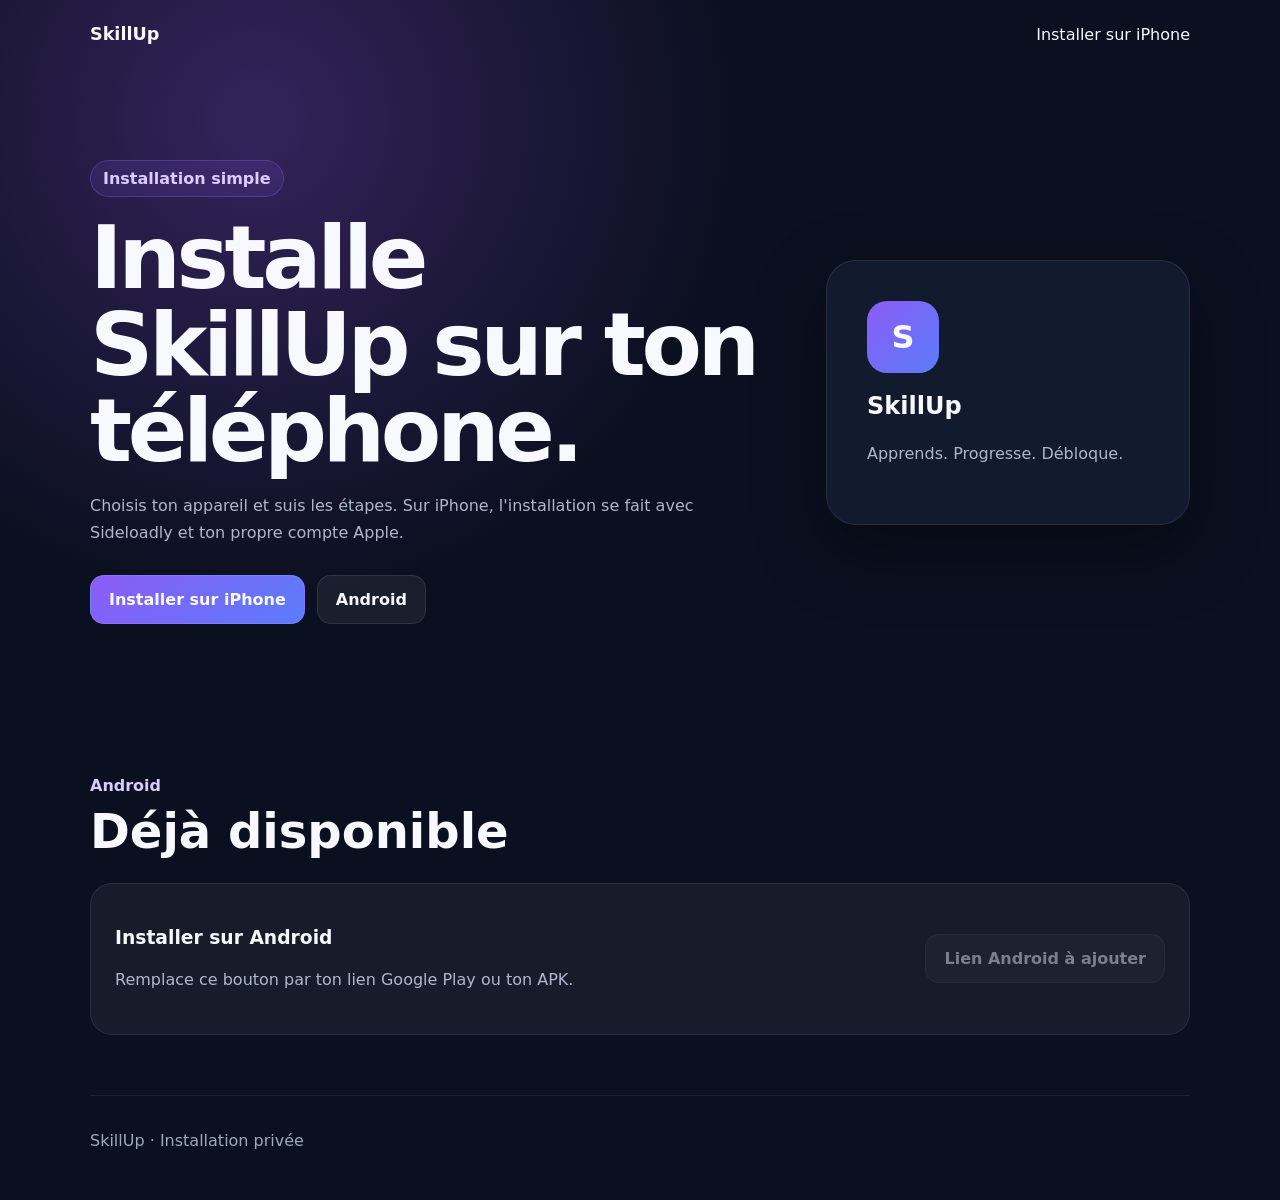
==== index.html @ 9c2be4e8 "Initial SkillUp install website" ====
<!DOCTYPE html>
<html lang="fr">
<head>
<meta charset="UTF-8"><meta name="viewport" content="width=device-width,initial-scale=1">
<title>SkillUp — Installation</title><link rel="stylesheet" href="style.css">
</head>
<body>
<header><a class="brand" href="index.html">SkillUp</a><a href="ios.html">Installer sur iPhone</a></header>
<main>
<section class="hero">
<div><span class="pill">Installation simple</span><h1>Installe SkillUp sur ton téléphone.</h1>
<p>Choisis ton appareil et suis les étapes. Sur iPhone, l'installation se fait avec Sideloadly et ton propre compte Apple.</p>
<div class="actions"><a class="btn primary" href="ios.html">Installer sur iPhone</a><a class="btn" href="#android">Android</a></div></div>
<div class="mock"><div class="icon">S</div><h2>SkillUp</h2><p>Apprends. Progresse. Débloque.</p></div>
</section>
<section id="android" class="section"><span class="eyebrow">Android</span><h2>Déjà disponible</h2>
<div class="card"><div><h3>Installer sur Android</h3><p>Remplace ce bouton par ton lien Google Play ou ton APK.</p></div><a class="btn disabled" href="#">Lien Android à ajouter</a></div>
</section>
</main>
<footer>SkillUp · Installation privée</footer>
</body></html>
---- style.css ----
*{box-sizing:border-box}body{margin:0;font-family:Inter,system-ui,sans-serif;background:radial-gradient(circle at 20% 10%,#35235c 0,transparent 30rem),#0b1020;color:#f7f9ff}a{color:inherit;text-decoration:none}header,main,footer{width:min(1100px,calc(100% - 40px));margin:auto}header{padding:24px 0;display:flex;justify-content:space-between;align-items:center}.brand{font-weight:900;font-size:1.1rem}.hero{min-height:72vh;display:grid;grid-template-columns:1.3fr .7fr;gap:60px;align-items:center}.hero h1,.page-hero h1{font-size:clamp(2.8rem,7vw,5.5rem);line-height:.98;letter-spacing:-.05em;margin:18px 0}.hero p,.page-hero p,.step p,.card p{color:#aeb7cc;line-height:1.7}.pill,.eyebrow{color:#d9ccff;font-weight:800}.pill{display:inline-block;padding:8px 12px;border-radius:999px;background:#8b5cf622;border:1px solid #8b5cf655}.actions{display:flex;gap:12px;flex-wrap:wrap;margin-top:28px}.btn{padding:14px 18px;border-radius:14px;background:#ffffff10;border:1px solid #ffffff18;font-weight:800}.btn.primary{background:linear-gradient(135deg,#8b5cf6,#5b7cfa)}.disabled{opacity:.45;pointer-events:none}.mock{padding:40px;border-radius:30px;background:#121a2d;border:1px solid #ffffff16;box-shadow:0 25px 70px #0006}.icon{width:72px;height:72px;border-radius:20px;display:grid;place-items:center;background:linear-gradient(135deg,#8b5cf6,#5b7cfa);font-size:2rem;font-weight:900}.section{padding:60px 0}.section h2{font-size:clamp(2rem,4vw,3rem);margin:8px 0 24px}.card,.step,.warning{background:#ffffff0d;border:1px solid #ffffff14;border-radius:22px;padding:24px}.card{display:flex;justify-content:space-between;align-items:center;gap:20px}.column{display:block}.page-hero{padding:70px 0 30px;max-width:850px}.grid{display:grid;grid-template-columns:repeat(2,1fr);gap:16px}.step b{color:#cfc5ff}.step h3{margin-top:28px}.small{font-size:.9rem}code{background:#ffffff12;padding:2px 6px;border-radius:6px}.warning{border-color:#f59e0b44;color:#f4d7a2}footer{padding:35px 0 50px;border-top:1px solid #ffffff12;color:#9da8bf}@media(max-width:800px){.hero,.grid{grid-template-columns:1fr}.hero{padding:55px 0}.card{flex-direction:column;align-items:flex-start}}
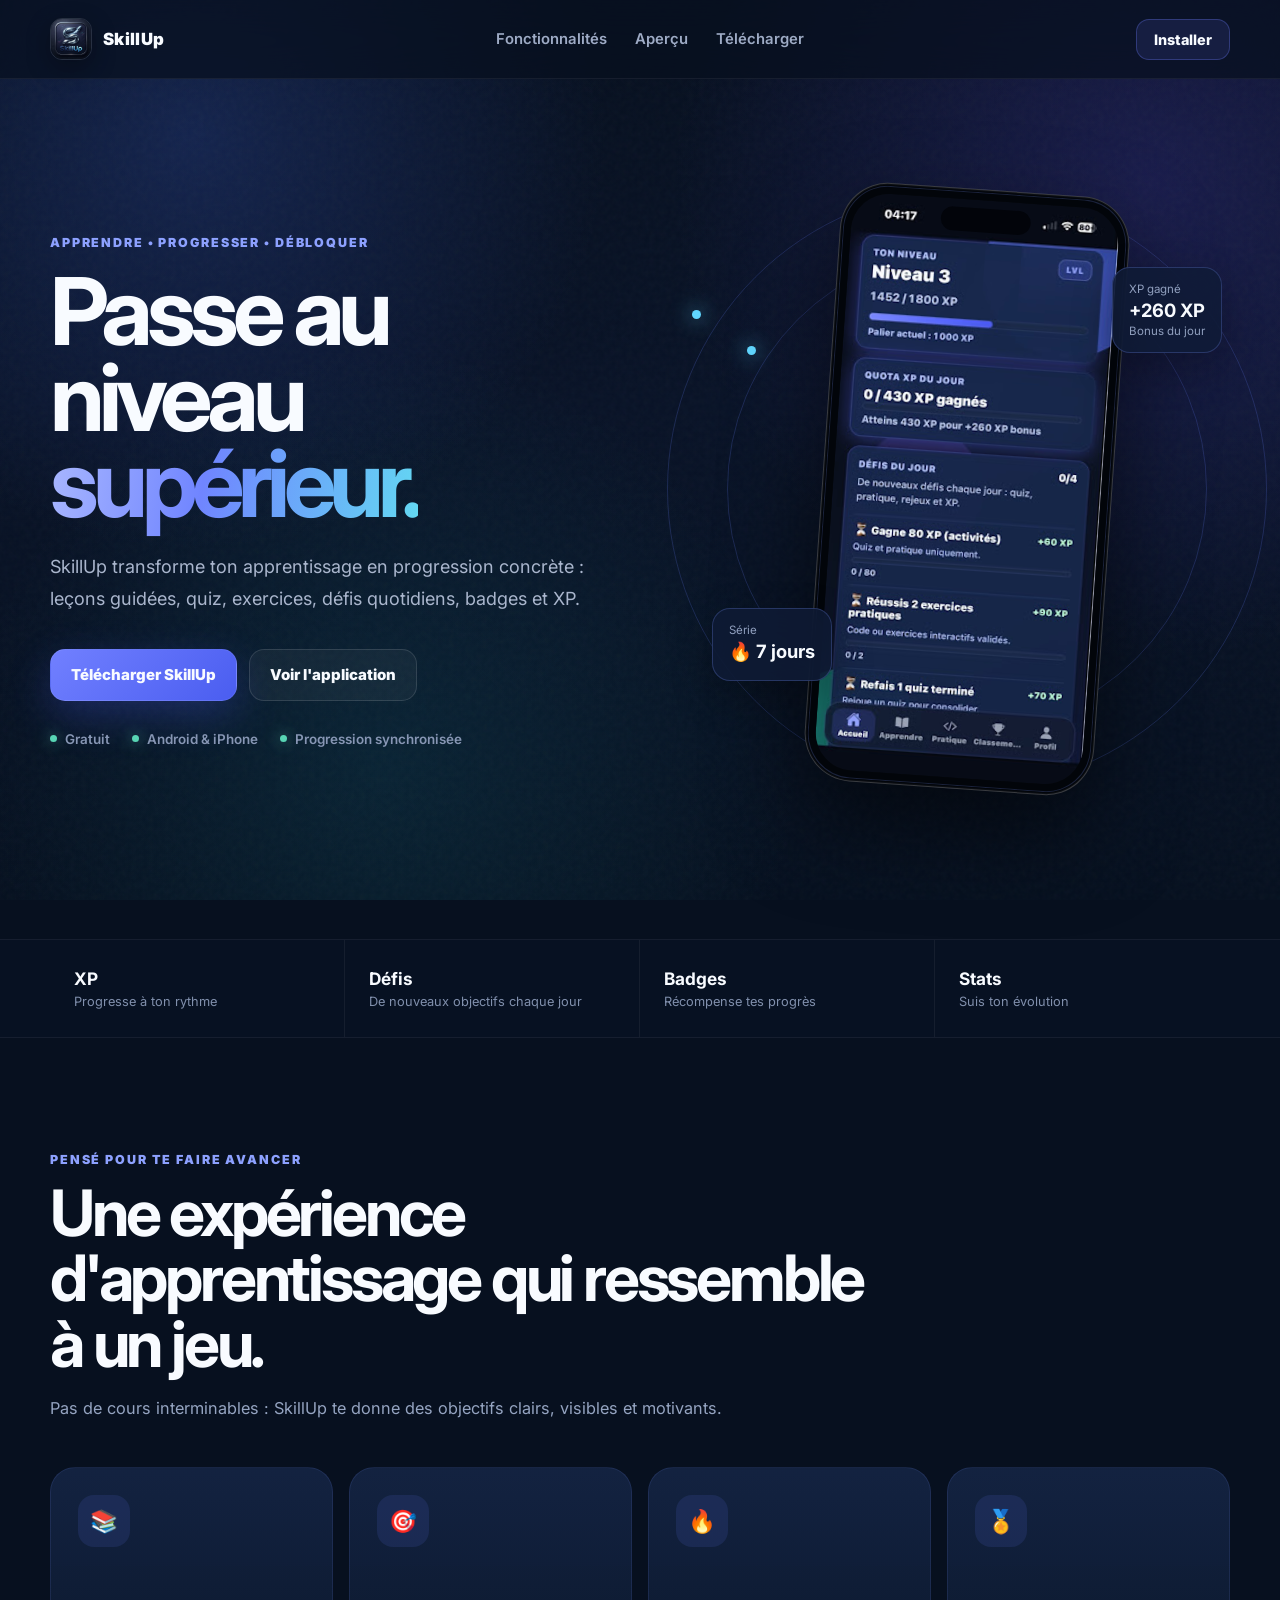
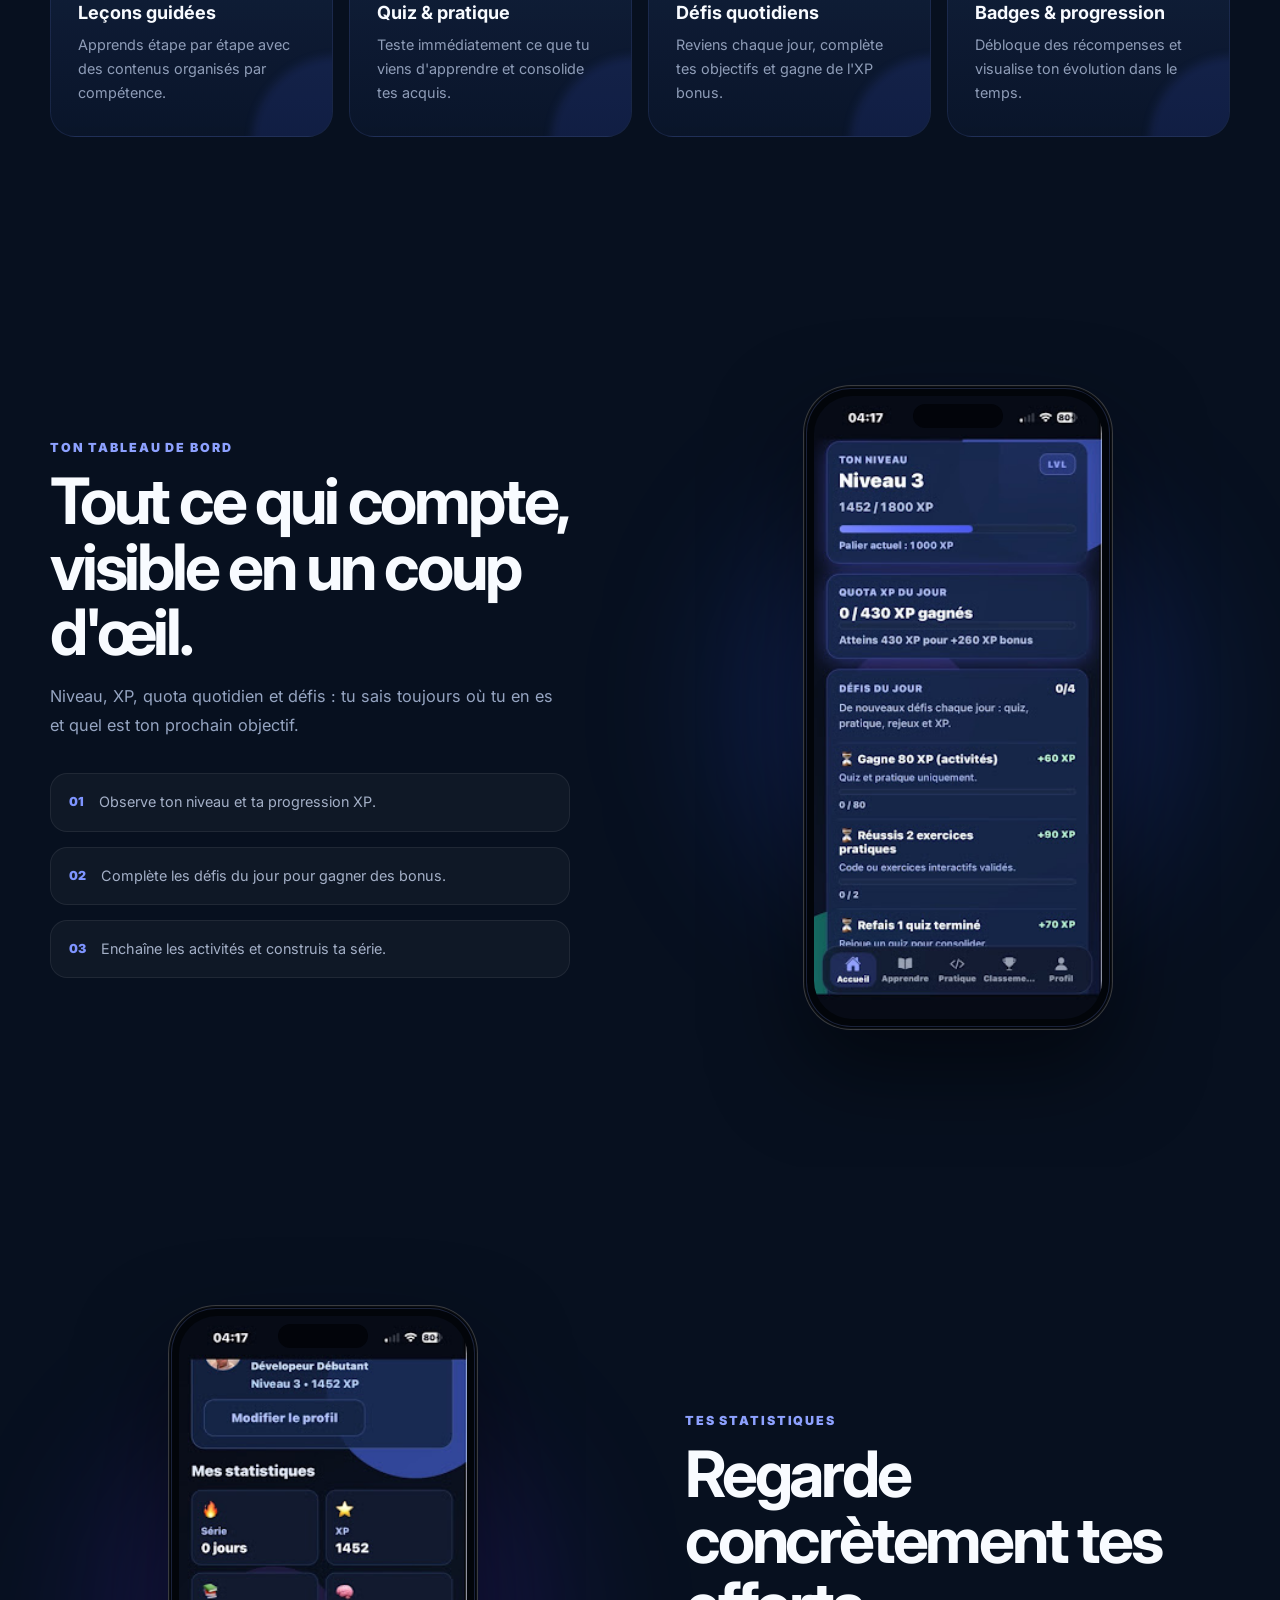
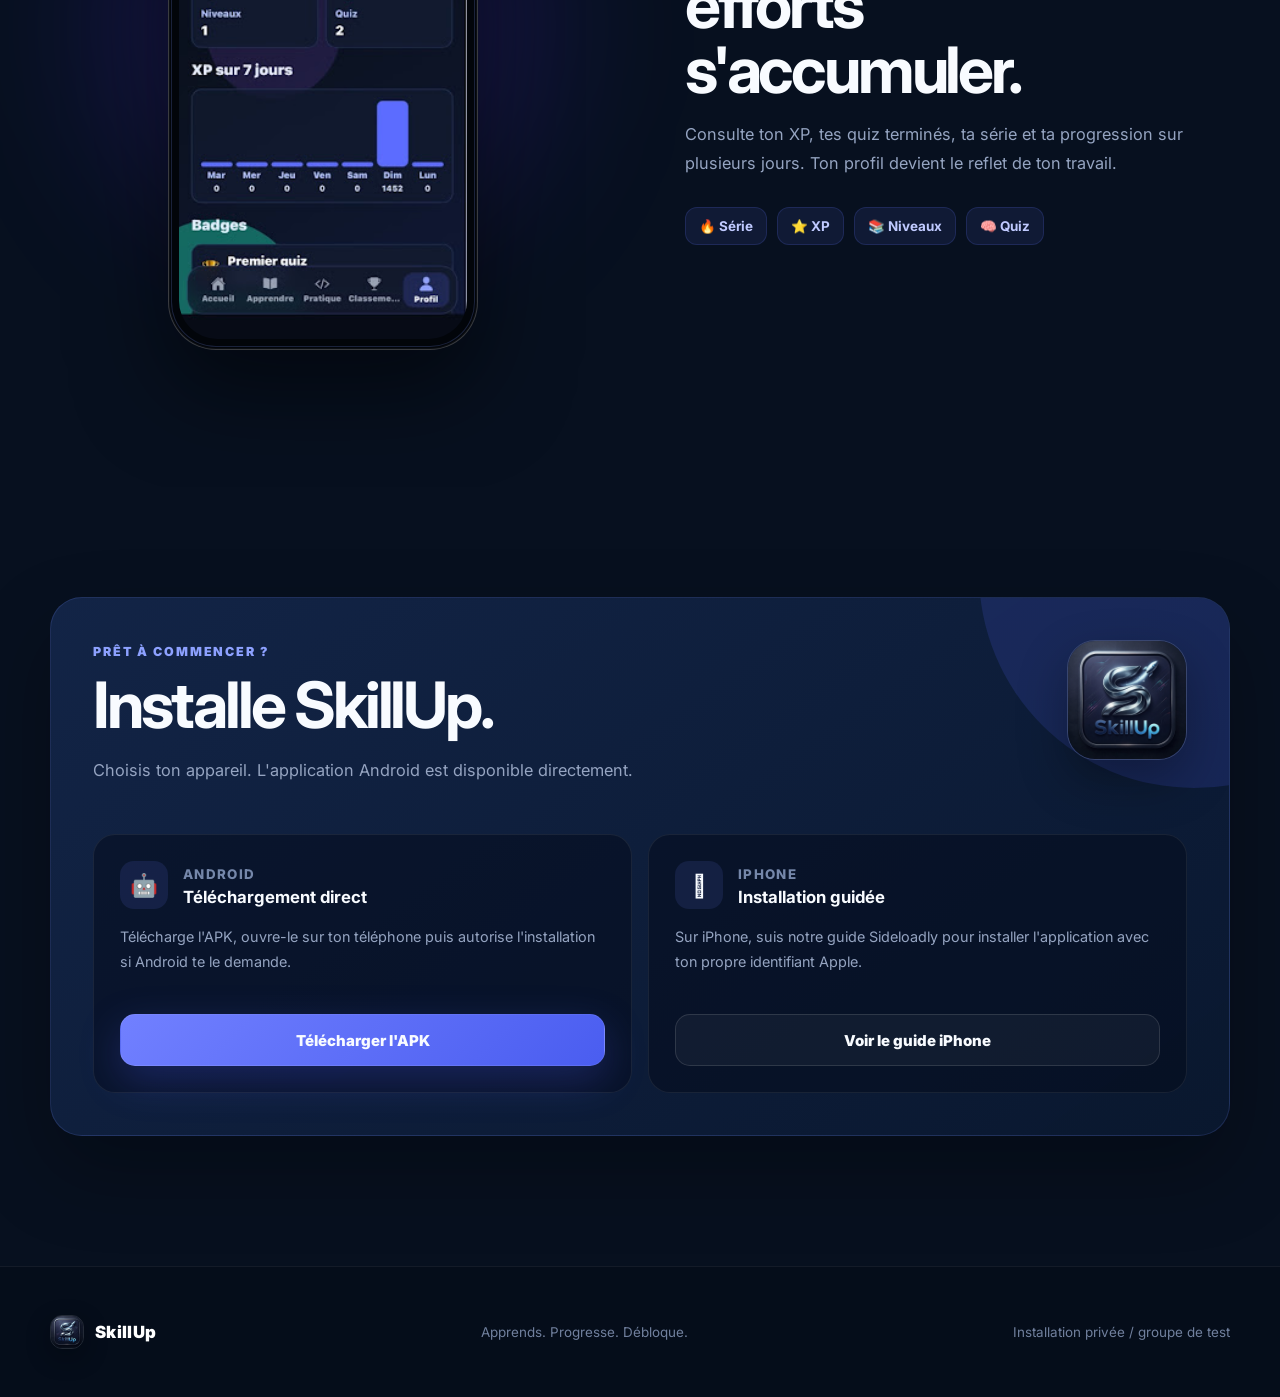
==== commit 6a20fa77: "Redesign SkillUp install website" ====
--- a/index.html
+++ b/index.html
@@ -1,21 +1,263 @@
 <!DOCTYPE html>
 <html lang="fr">
 <head>
-<meta charset="UTF-8"><meta name="viewport" content="width=device-width,initial-scale=1">
-<title>SkillUp — Installation</title><link rel="stylesheet" href="style.css">
+  <meta charset="UTF-8" />
+  <meta name="viewport" content="width=device-width, initial-scale=1.0" />
+  <meta name="theme-color" content="#07101f" />
+  <meta name="description" content="SkillUp — apprends, progresse, relève des défis et gagne de l'XP." />
+  <title>SkillUp — Apprends. Progresse. Débloque.</title>
+  <link rel="preconnect" href="https://fonts.googleapis.com">
+  <link rel="preconnect" href="https://fonts.gstatic.com" crossorigin>
+  <link href="https://fonts.googleapis.com/css2?family=Inter:wght@400;500;600;700;800;900&display=swap" rel="stylesheet">
+  <link rel="stylesheet" href="style.css" />
 </head>
 <body>
-<header><a class="brand" href="index.html">SkillUp</a><a href="ios.html">Installer sur iPhone</a></header>
-<main>
-<section class="hero">
-<div><span class="pill">Installation simple</span><h1>Installe SkillUp sur ton téléphone.</h1>
-<p>Choisis ton appareil et suis les étapes. Sur iPhone, l'installation se fait avec Sideloadly et ton propre compte Apple.</p>
-<div class="actions"><a class="btn primary" href="ios.html">Installer sur iPhone</a><a class="btn" href="#android">Android</a></div></div>
-<div class="mock"><div class="icon">S</div><h2>SkillUp</h2><p>Apprends. Progresse. Débloque.</p></div>
-</section>
-<section id="android" class="section"><span class="eyebrow">Android</span><h2>Déjà disponible</h2>
-<div class="card"><div><h3>Installer sur Android</h3><p>Remplace ce bouton par ton lien Google Play ou ton APK.</p></div><a class="btn disabled" href="#">Lien Android à ajouter</a></div>
-</section>
-</main>
-<footer>SkillUp · Installation privée</footer>
-</body></html>+  <div class="page-noise"></div>
+
+  <header class="site-header">
+    <div class="container nav">
+      <a class="brand" href="#top" aria-label="Accueil SkillUp">
+        <img src="assets/logo-skillup.png" alt="Logo SkillUp" />
+        <span>SkillUp</span>
+      </a>
+
+      <nav class="desktop-nav" aria-label="Navigation principale">
+        <a href="#features">Fonctionnalités</a>
+        <a href="#preview">Aperçu</a>
+        <a href="#download">Télécharger</a>
+      </nav>
+
+      <a class="nav-cta" href="#download">Installer</a>
+    </div>
+  </header>
+
+  <main id="top">
+    <section class="hero section-shell">
+      <div class="container hero-grid">
+        <div class="hero-copy reveal">
+          <span class="eyebrow">APPRENDRE • PROGRESSER • DÉBLOQUER</span>
+          <h1>
+            Passe au niveau
+            <span class="gradient-text">supérieur.</span>
+          </h1>
+          <p class="hero-text">
+            SkillUp transforme ton apprentissage en progression concrète :
+            leçons guidées, quiz, exercices, défis quotidiens, badges et XP.
+          </p>
+
+          <div class="hero-actions">
+            <a class="button button-primary" href="#download">
+              Télécharger SkillUp
+            </a>
+            <a class="button button-ghost" href="#preview">
+              Voir l'application
+            </a>
+          </div>
+
+          <div class="hero-points">
+            <span><i></i> Gratuit</span>
+            <span><i></i> Android & iPhone</span>
+            <span><i></i> Progression synchronisée</span>
+          </div>
+        </div>
+
+        <div class="hero-visual reveal reveal-delay">
+          <div class="orbit orbit-one"></div>
+          <div class="orbit orbit-two"></div>
+
+          <div class="phone-stack">
+            <div class="phone-frame phone-main">
+              <div class="phone-island"></div>
+              <img src="assets/screen-home.jpg" alt="Écran d'accueil SkillUp avec niveau, XP et défis" />
+            </div>
+
+            <div class="floating-card xp-card">
+              <span>XP gagné</span>
+              <strong>+260 XP</strong>
+              <small>Bonus du jour</small>
+            </div>
+
+            <div class="floating-card streak-card">
+              <span>Série</span>
+              <strong>🔥 7 jours</strong>
+            </div>
+          </div>
+        </div>
+      </div>
+    </section>
+
+    <section class="metrics">
+      <div class="container metrics-grid reveal">
+        <div>
+          <strong>XP</strong>
+          <span>Progresse à ton rythme</span>
+        </div>
+        <div>
+          <strong>Défis</strong>
+          <span>De nouveaux objectifs chaque jour</span>
+        </div>
+        <div>
+          <strong>Badges</strong>
+          <span>Récompense tes progrès</span>
+        </div>
+        <div>
+          <strong>Stats</strong>
+          <span>Suis ton évolution</span>
+        </div>
+      </div>
+    </section>
+
+    <section class="section-shell" id="features">
+      <div class="container">
+        <div class="section-heading reveal">
+          <span class="eyebrow">PENSÉ POUR TE FAIRE AVANCER</span>
+          <h2>Une expérience d'apprentissage qui ressemble à un jeu.</h2>
+          <p>
+            Pas de cours interminables : SkillUp te donne des objectifs clairs,
+            visibles et motivants.
+          </p>
+        </div>
+
+        <div class="features-grid">
+          <article class="feature-card reveal">
+            <span class="feature-icon">📚</span>
+            <h3>Leçons guidées</h3>
+            <p>Apprends étape par étape avec des contenus organisés par compétence.</p>
+          </article>
+
+          <article class="feature-card reveal">
+            <span class="feature-icon">🎯</span>
+            <h3>Quiz & pratique</h3>
+            <p>Teste immédiatement ce que tu viens d'apprendre et consolide tes acquis.</p>
+          </article>
+
+          <article class="feature-card reveal">
+            <span class="feature-icon">🔥</span>
+            <h3>Défis quotidiens</h3>
+            <p>Reviens chaque jour, complète tes objectifs et gagne de l'XP bonus.</p>
+          </article>
+
+          <article class="feature-card reveal">
+            <span class="feature-icon">🏅</span>
+            <h3>Badges & progression</h3>
+            <p>Débloque des récompenses et visualise ton évolution dans le temps.</p>
+          </article>
+        </div>
+      </div>
+    </section>
+
+    <section class="section-shell showcase" id="preview">
+      <div class="container showcase-grid">
+        <div class="showcase-copy reveal">
+          <span class="eyebrow">TON TABLEAU DE BORD</span>
+          <h2>Tout ce qui compte, visible en un coup d'œil.</h2>
+          <p>
+            Niveau, XP, quota quotidien et défis : tu sais toujours où tu en es
+            et quel est ton prochain objectif.
+          </p>
+
+          <div class="mini-list">
+            <div><span>01</span><p>Observe ton niveau et ta progression XP.</p></div>
+            <div><span>02</span><p>Complète les défis du jour pour gagner des bonus.</p></div>
+            <div><span>03</span><p>Enchaîne les activités et construis ta série.</p></div>
+          </div>
+        </div>
+
+        <div class="screenshot-stage reveal">
+          <div class="screen-glow"></div>
+          <div class="phone-frame phone-large">
+            <div class="phone-island"></div>
+            <img src="assets/screen-home.jpg" alt="Tableau de bord SkillUp" />
+          </div>
+        </div>
+      </div>
+    </section>
+
+    <section class="section-shell showcase alternate">
+      <div class="container showcase-grid reverse">
+        <div class="screenshot-stage reveal">
+          <div class="screen-glow purple"></div>
+          <div class="phone-frame phone-large">
+            <div class="phone-island"></div>
+            <img src="assets/screen-profile.jpg" alt="Profil et statistiques SkillUp" />
+          </div>
+        </div>
+
+        <div class="showcase-copy reveal">
+          <span class="eyebrow">TES STATISTIQUES</span>
+          <h2>Regarde concrètement tes efforts s'accumuler.</h2>
+          <p>
+            Consulte ton XP, tes quiz terminés, ta série et ta progression sur
+            plusieurs jours. Ton profil devient le reflet de ton travail.
+          </p>
+
+          <div class="stat-chips">
+            <span>🔥 Série</span>
+            <span>⭐ XP</span>
+            <span>📚 Niveaux</span>
+            <span>🧠 Quiz</span>
+          </div>
+        </div>
+      </div>
+    </section>
+
+    <section class="section-shell download-section" id="download">
+      <div class="container">
+        <div class="download-card reveal">
+          <div class="download-top">
+            <div>
+              <span class="eyebrow">PRÊT À COMMENCER ?</span>
+              <h2>Installe SkillUp.</h2>
+              <p>Choisis ton appareil. L'application Android est disponible directement.</p>
+            </div>
+            <img class="download-logo" src="assets/logo-skillup.png" alt="" />
+          </div>
+
+          <div class="download-grid">
+            <article class="platform-card">
+              <div class="platform-head">
+                <span class="platform-icon">🤖</span>
+                <div>
+                  <small>ANDROID</small>
+                  <h3>Téléchargement direct</h3>
+                </div>
+              </div>
+              <p>Télécharge l'APK, ouvre-le sur ton téléphone puis autorise l'installation si Android te le demande.</p>
+              <a class="button button-primary full" href="files/SkillUp-Android.apk" download>
+                Télécharger l'APK
+              </a>
+            </article>
+
+            <article class="platform-card">
+              <div class="platform-head">
+                <span class="platform-icon"></span>
+                <div>
+                  <small>IPHONE</small>
+                  <h3>Installation guidée</h3>
+                </div>
+              </div>
+              <p>Sur iPhone, suis notre guide Sideloadly pour installer l'application avec ton propre identifiant Apple.</p>
+              <a class="button button-ghost full" href="ios.html">
+                Voir le guide iPhone
+              </a>
+            </article>
+          </div>
+        </div>
+      </div>
+    </section>
+  </main>
+
+  <footer class="site-footer">
+    <div class="container footer-inner">
+      <a class="brand footer-brand" href="#top">
+        <img src="assets/logo-skillup.png" alt="" />
+        <span>SkillUp</span>
+      </a>
+      <p>Apprends. Progresse. Débloque.</p>
+      <span class="footer-note">Installation privée / groupe de test</span>
+    </div>
+  </footer>
+
+  <script src="script.js"></script>
+</body>
+</html>
--- a/style.css
+++ b/style.css
@@ -1 +1 @@
-*{box-sizing:border-box}body{margin:0;font-family:Inter,system-ui,sans-serif;background:radial-gradient(circle at 20% 10%,#35235c 0,transparent 30rem),#0b1020;color:#f7f9ff}a{color:inherit;text-decoration:none}header,main,footer{width:min(1100px,calc(100% - 40px));margin:auto}header{padding:24px 0;display:flex;justify-content:space-between;align-items:center}.brand{font-weight:900;font-size:1.1rem}.hero{min-height:72vh;display:grid;grid-template-columns:1.3fr .7fr;gap:60px;align-items:center}.hero h1,.page-hero h1{font-size:clamp(2.8rem,7vw,5.5rem);line-height:.98;letter-spacing:-.05em;margin:18px 0}.hero p,.page-hero p,.step p,.card p{color:#aeb7cc;line-height:1.7}.pill,.eyebrow{color:#d9ccff;font-weight:800}.pill{display:inline-block;padding:8px 12px;border-radius:999px;background:#8b5cf622;border:1px solid #8b5cf655}.actions{display:flex;gap:12px;flex-wrap:wrap;margin-top:28px}.btn{padding:14px 18px;border-radius:14px;background:#ffffff10;border:1px solid #ffffff18;font-weight:800}.btn.primary{background:linear-gradient(135deg,#8b5cf6,#5b7cfa)}.disabled{opacity:.45;pointer-events:none}.mock{padding:40px;border-radius:30px;background:#121a2d;border:1px solid #ffffff16;box-shadow:0 25px 70px #0006}.icon{width:72px;height:72px;border-radius:20px;display:grid;place-items:center;background:linear-gradient(135deg,#8b5cf6,#5b7cfa);font-size:2rem;font-weight:900}.section{padding:60px 0}.section h2{font-size:clamp(2rem,4vw,3rem);margin:8px 0 24px}.card,.step,.warning{background:#ffffff0d;border:1px solid #ffffff14;border-radius:22px;padding:24px}.card{display:flex;justify-content:space-between;align-items:center;gap:20px}.column{display:block}.page-hero{padding:70px 0 30px;max-width:850px}.grid{display:grid;grid-template-columns:repeat(2,1fr);gap:16px}.step b{color:#cfc5ff}.step h3{margin-top:28px}.small{font-size:.9rem}code{background:#ffffff12;padding:2px 6px;border-radius:6px}.warning{border-color:#f59e0b44;color:#f4d7a2}footer{padding:35px 0 50px;border-top:1px solid #ffffff12;color:#9da8bf}@media(max-width:800px){.hero,.grid{grid-template-columns:1fr}.hero{padding:55px 0}.card{flex-direction:column;align-items:flex-start}}+*{box-sizing:border-box}html{scroll-behavior:smooth}body{margin:0;font-family:Inter,system-ui,-apple-system,BlinkMacSystemFont,"Segoe UI",sans-serif;background:#07101f;color:#f8fbff;overflow-x:hidden}body::before{content:"";position:fixed;inset:0;z-index:-3;background:radial-gradient(circle at 15% 15%,rgba(72,113,255,.20),transparent 26rem),radial-gradient(circle at 90% 20%,rgba(83,65,207,.24),transparent 30rem),radial-gradient(circle at 30% 85%,rgba(27,148,167,.14),transparent 26rem),linear-gradient(180deg,#07101f 0%,#091327 45%,#06101f 100%)}a{text-decoration:none;color:inherit}.page-noise{position:fixed;inset:0;pointer-events:none;opacity:.035;z-index:-1;background-image:url("data:image/svg+xml,%3Csvg viewBox='0 0 180 180' xmlns='http://www.w3.org/2000/svg'%3E%3Cfilter id='n'%3E%3CfeTurbulence type='fractalNoise' baseFrequency='.9' numOctaves='2' stitchTiles='stitch'/%3E%3C/filter%3E%3Crect width='100%25' height='100%25' filter='url(%23n)' opacity='.9'/%3E%3C/svg%3E")}.container{width:min(1180px,calc(100% - 40px));margin-inline:auto}.site-header{position:sticky;top:0;z-index:50;background:rgba(7,16,31,.72);backdrop-filter:blur(20px);border-bottom:1px solid rgba(255,255,255,.06)}.nav{height:78px;display:flex;align-items:center;justify-content:space-between;gap:24px}.brand{display:inline-flex;align-items:center;gap:11px;font-size:1.05rem;font-weight:900;letter-spacing:.02em}.brand img{width:42px;height:42px;object-fit:cover;border-radius:12px;border:1px solid rgba(255,255,255,.12);box-shadow:0 8px 24px rgba(0,0,0,.3)}.desktop-nav{display:flex;gap:28px;color:#9eabc5;font-size:.93rem;font-weight:600}.desktop-nav a,.nav-cta{transition:.2s ease}.desktop-nav a:hover{color:#fff}.nav-cta{padding:11px 17px;border-radius:13px;background:rgba(111,125,255,.12);border:1px solid rgba(111,125,255,.30);font-weight:800;font-size:.9rem}.nav-cta:hover{background:rgba(111,125,255,.20);transform:translateY(-1px)}.section-shell{padding:110px 0}.hero{min-height:calc(100svh - 78px);display:flex;align-items:center;padding-top:70px}.hero-grid,.ios-hero-grid{display:grid;grid-template-columns:1.05fr .95fr;gap:72px;align-items:center}.eyebrow{display:inline-block;color:#8da1ff;font-size:.78rem;font-weight:900;letter-spacing:.15em}.hero h1,.ios-hero h1{max-width:770px;font-size:clamp(3.4rem,7.3vw,6.8rem);line-height:.92;letter-spacing:-.065em;margin:18px 0 24px}.gradient-text{background:linear-gradient(100deg,#aab8ff 0%,#7085ff 42%,#63d9f2 100%);-webkit-background-clip:text;background-clip:text;color:transparent}.hero-text{max-width:660px;color:#aab6cd;font-size:1.13rem;line-height:1.75;margin:0}.hero-actions{display:flex;gap:12px;flex-wrap:wrap;margin-top:34px}.button{min-height:52px;padding:0 20px;border-radius:15px;display:inline-flex;align-items:center;justify-content:center;font-size:.94rem;font-weight:850;border:1px solid rgba(255,255,255,.08);transition:.22s ease}.button:hover{transform:translateY(-2px)}.button-primary{background:linear-gradient(135deg,#7180ff,#4a5df0);box-shadow:0 14px 40px rgba(78,92,255,.25)}.button-primary:hover{box-shadow:0 18px 45px rgba(78,92,255,.36)}.button-ghost{background:rgba(255,255,255,.045);border-color:rgba(255,255,255,.12)}.button-ghost:hover{background:rgba(255,255,255,.075)}.button.full{width:100%}.hero-points{display:flex;gap:22px;flex-wrap:wrap;margin-top:30px;color:#8796b4;font-size:.84rem;font-weight:600}.hero-points span{display:flex;align-items:center;gap:8px}.hero-points i{width:7px;height:7px;border-radius:50%;background:#58d5b4;box-shadow:0 0 14px rgba(88,213,180,.7)}.hero-visual,.ios-device{position:relative;min-height:680px;display:grid;place-items:center}.phone-stack{position:relative;z-index:3}.phone-frame{position:relative;background:#02050a;border-radius:48px;padding:10px;border:1px solid rgba(255,255,255,.22);box-shadow:0 40px 90px rgba(0,0,0,.52),inset 0 0 0 1px rgba(255,255,255,.04);overflow:hidden}.phone-frame::before{content:"";position:absolute;inset:2px;border-radius:45px;pointer-events:none;box-shadow:inset 0 0 0 1px rgba(122,148,255,.20)}.phone-frame img{display:block;width:100%;height:100%;object-fit:cover;border-radius:38px}.phone-main{width:290px;height:600px;transform:rotate(4deg)}.phone-large{width:310px;height:645px}.phone-island{position:absolute;top:18px;left:50%;transform:translateX(-50%);width:90px;height:24px;border-radius:999px;background:#02040a;z-index:4}.orbit{position:absolute;border:1px solid rgba(104,128,255,.20);border-radius:50%;animation:spin 20s linear infinite}.orbit-one{width:480px;height:480px}.orbit-two{width:600px;height:600px;animation-duration:32s;animation-direction:reverse}.orbit::after{content:"";position:absolute;width:9px;height:9px;border-radius:50%;background:#61d7ff;top:20%;left:4%;box-shadow:0 0 20px #61d7ff}.floating-card{position:absolute;z-index:8;background:rgba(15,28,54,.82);border:1px solid rgba(122,145,255,.24);backdrop-filter:blur(16px);border-radius:18px;padding:14px 16px;box-shadow:0 16px 40px rgba(0,0,0,.25);animation:float 5s ease-in-out infinite}.floating-card span,.floating-card small{display:block;color:#91a0bf;font-size:.72rem}.floating-card strong{display:block;font-size:1.15rem;margin:3px 0}.xp-card{top:13%;right:-110px}.streak-card{left:-110px;bottom:18%;animation-delay:-2.2s}.metrics{border-block:1px solid rgba(255,255,255,.06);background:rgba(9,19,38,.48)}.metrics-grid{display:grid;grid-template-columns:repeat(4,1fr)}.metrics-grid>div{padding:28px 24px;border-right:1px solid rgba(255,255,255,.06)}.metrics-grid>div:last-child{border-right:none}.metrics-grid strong{display:block;font-size:1.08rem}.metrics-grid span{display:block;margin-top:5px;color:#8190ad;font-size:.8rem}.section-heading{max-width:820px;margin-bottom:45px}.section-heading h2,.showcase-copy h2,.download-card h2,.auto-refresh-card h2{font-size:clamp(2.35rem,5vw,4.5rem);line-height:1.02;letter-spacing:-.05em;margin:12px 0 18px}.section-heading p,.showcase-copy>p,.download-card p,.auto-refresh-card p{color:#95a4c1;line-height:1.75;font-size:1.02rem}.features-grid{display:grid;grid-template-columns:repeat(4,1fr);gap:16px}.feature-card{position:relative;overflow:hidden;min-height:270px;padding:27px;border-radius:25px;background:linear-gradient(180deg,rgba(25,42,78,.72),rgba(11,23,45,.78));border:1px solid rgba(120,144,255,.12);transition:.28s ease}.feature-card::after{content:"";position:absolute;width:170px;height:170px;border-radius:50%;right:-90px;bottom:-90px;background:rgba(74,94,240,.13);filter:blur(4px)}.feature-card:hover{transform:translateY(-7px);border-color:rgba(120,144,255,.29);box-shadow:0 24px 55px rgba(0,0,0,.20)}.feature-icon{display:grid;place-items:center;width:52px;height:52px;border-radius:16px;background:rgba(103,123,255,.12);font-size:1.4rem}.feature-card h3{font-size:1.13rem;margin:54px 0 10px}.feature-card p{margin:0;color:#8f9db8;font-size:.9rem;line-height:1.65}.showcase{overflow:hidden}.showcase-grid{display:grid;grid-template-columns:1fr 1fr;gap:90px;align-items:center}.showcase-grid.reverse{grid-template-columns:1fr 1fr}.showcase-copy{max-width:520px}.screenshot-stage{position:relative;min-height:700px;display:grid;place-items:center}.screen-glow{position:absolute;width:420px;height:420px;border-radius:50%;background:rgba(52,92,255,.24);filter:blur(80px)}.screen-glow.purple{background:rgba(94,52,255,.21)}.mini-list{display:grid;gap:15px;margin-top:34px}.mini-list div{display:flex;align-items:flex-start;gap:15px;padding:17px 18px;border-radius:17px;background:rgba(255,255,255,.035);border:1px solid rgba(255,255,255,.07)}.mini-list span{color:#7e94ff;font-weight:900;font-size:.78rem;padding-top:3px}.mini-list p{margin:0;color:#a4b0c7;line-height:1.55;font-size:.9rem}.stat-chips{display:flex;flex-wrap:wrap;gap:10px;margin-top:30px}.stat-chips span{padding:10px 13px;border-radius:12px;background:rgba(101,120,255,.10);border:1px solid rgba(101,120,255,.17);font-size:.84rem;font-weight:700;color:#c0caff}.download-section{padding-bottom:130px}.download-card{padding:42px;border-radius:32px;background:linear-gradient(145deg,rgba(20,38,74,.92),rgba(10,24,48,.94));border:1px solid rgba(119,143,255,.17);box-shadow:0 35px 80px rgba(0,0,0,.28);overflow:hidden;position:relative}.download-card::after{content:"";position:absolute;width:430px;height:430px;border-radius:50%;right:-180px;top:-240px;background:rgba(81,101,255,.16)}.download-top{display:flex;justify-content:space-between;gap:30px;align-items:flex-start;position:relative;z-index:2}.download-logo{width:120px;height:120px;object-fit:cover;border-radius:28px;border:1px solid rgba(255,255,255,.14);box-shadow:0 20px 50px rgba(0,0,0,.30)}.download-grid{display:grid;grid-template-columns:repeat(2,1fr);gap:16px;margin-top:34px;position:relative;z-index:2}.platform-card{padding:26px;border-radius:22px;background:rgba(4,13,27,.52);border:1px solid rgba(255,255,255,.07)}.platform-head{display:flex;gap:15px;align-items:center}.platform-icon{width:48px;height:48px;border-radius:14px;background:rgba(106,126,255,.12);display:grid;place-items:center;font-size:1.4rem}.platform-head small{color:#7587aa;font-weight:800;letter-spacing:.1em}.platform-head h3{margin:4px 0 0;font-size:1.05rem}.platform-card p{font-size:.9rem;min-height:76px}.site-footer{border-top:1px solid rgba(255,255,255,.06);background:rgba(3,9,18,.34)}.footer-inner{min-height:130px;display:flex;align-items:center;justify-content:space-between;gap:30px;color:#71809e;font-size:.84rem}.footer-brand img{width:34px;height:34px}.footer-brand{color:#fff}.ios-hero{padding-top:90px}.steps-list{display:grid;gap:13px;max-width:900px}.install-step{display:grid;grid-template-columns:70px 1fr;gap:18px;padding:24px;border-radius:22px;background:rgba(17,31,59,.62);border:1px solid rgba(117,140,255,.10);transition:.25s}.install-step:hover{transform:translateX(5px);border-color:rgba(117,140,255,.25)}.install-number{font-size:1.35rem;font-weight:900;color:#7188ff}.install-step h3{margin:0 0 7px;font-size:1.08rem}.install-step p{margin:0;color:#91a0ba;line-height:1.65;font-size:.91rem}.auto-refresh-card{display:grid;grid-template-columns:1.25fr .75fr;gap:40px;padding:38px;border-radius:30px;background:linear-gradient(145deg,rgba(20,40,75,.84),rgba(8,20,40,.86));border:1px solid rgba(119,143,255,.16)}.refresh-checks{display:grid;gap:12px;align-content:center}.refresh-checks span{padding:14px 16px;border-radius:14px;background:rgba(84,207,176,.08);border:1px solid rgba(84,207,176,.14);color:#aee5d4;font-size:.86rem;font-weight:700}.warning-box{padding:24px 26px;border-radius:20px;border:1px solid rgba(255,184,82,.20);background:rgba(255,184,82,.06)}.warning-box strong{color:#ffd59a}.warning-box p{margin:6px 0 0;color:#a99984;line-height:1.6}.reveal{opacity:0;transform:translateY(28px);transition:opacity .75s ease,transform .75s cubic-bezier(.2,.7,.2,1)}.reveal.visible{opacity:1;transform:none}.reveal-delay{transition-delay:.14s}@keyframes float{0%,100%{transform:translateY(0)}50%{transform:translateY(-12px)}}@keyframes spin{to{transform:rotate(360deg)}}@media(max-width:1050px){.features-grid{grid-template-columns:repeat(2,1fr)}.hero-grid,.ios-hero-grid{gap:35px}.phone-main{width:260px;height:540px}.floating-card{display:none}}@media(max-width:800px){.desktop-nav{display:none}.nav{height:70px}.brand img{width:38px;height:38px}.hero,.section-shell{padding:78px 0}.hero{min-height:auto;padding-top:55px}.hero-grid,.ios-hero-grid,.showcase-grid,.showcase-grid.reverse,.auto-refresh-card{grid-template-columns:1fr}.hero h1,.ios-hero h1{font-size:clamp(3rem,15vw,5.2rem)}.hero-visual,.ios-device{min-height:590px}.phone-main{transform:rotate(0)}.metrics-grid{grid-template-columns:repeat(2,1fr)}.metrics-grid>div:nth-child(2){border-right:none}.metrics-grid>div:nth-child(-n+2){border-bottom:1px solid rgba(255,255,255,.06)}.features-grid{grid-template-columns:1fr}.feature-card{min-height:220px}.showcase-grid{gap:25px}.screenshot-stage{min-height:620px}.phone-large{width:280px;height:580px}.alternate .showcase-copy{order:-1}.download-grid{grid-template-columns:1fr}.download-card{padding:27px}.download-logo{width:86px;height:86px}.footer-inner{padding:35px 0;flex-direction:column;align-items:flex-start}.auto-refresh-card{gap:20px}}@media(max-width:520px){.container{width:min(100% - 24px,1180px)}.nav-cta{padding:9px 12px;font-size:.8rem}.brand span{font-size:.95rem}.hero-actions{display:grid}.button{width:100%}.hero-points{gap:12px 17px}.hero-visual,.ios-device{min-height:510px}.phone-main{width:235px;height:490px}.orbit-one{width:370px;height:370px}.orbit-two{width:450px;height:450px}.metrics-grid{grid-template-columns:1fr 1fr}.metrics-grid>div{padding:20px 14px}.section-heading h2,.showcase-copy h2,.download-card h2,.auto-refresh-card h2{font-size:2.45rem}.screenshot-stage{min-height:540px}.phone-large{width:245px;height:510px}.download-top{display:block}.download-logo{margin-top:20px}.install-step{grid-template-columns:48px 1fr;padding:20px 16px}.platform-card{padding:20px}.site-footer{margin-top:20px}}@media(prefers-reduced-motion:reduce){html{scroll-behavior:auto}.reveal{opacity:1;transform:none;transition:none}.orbit,.floating-card{animation:none}.button,.feature-card,.install-step{transition:none}}
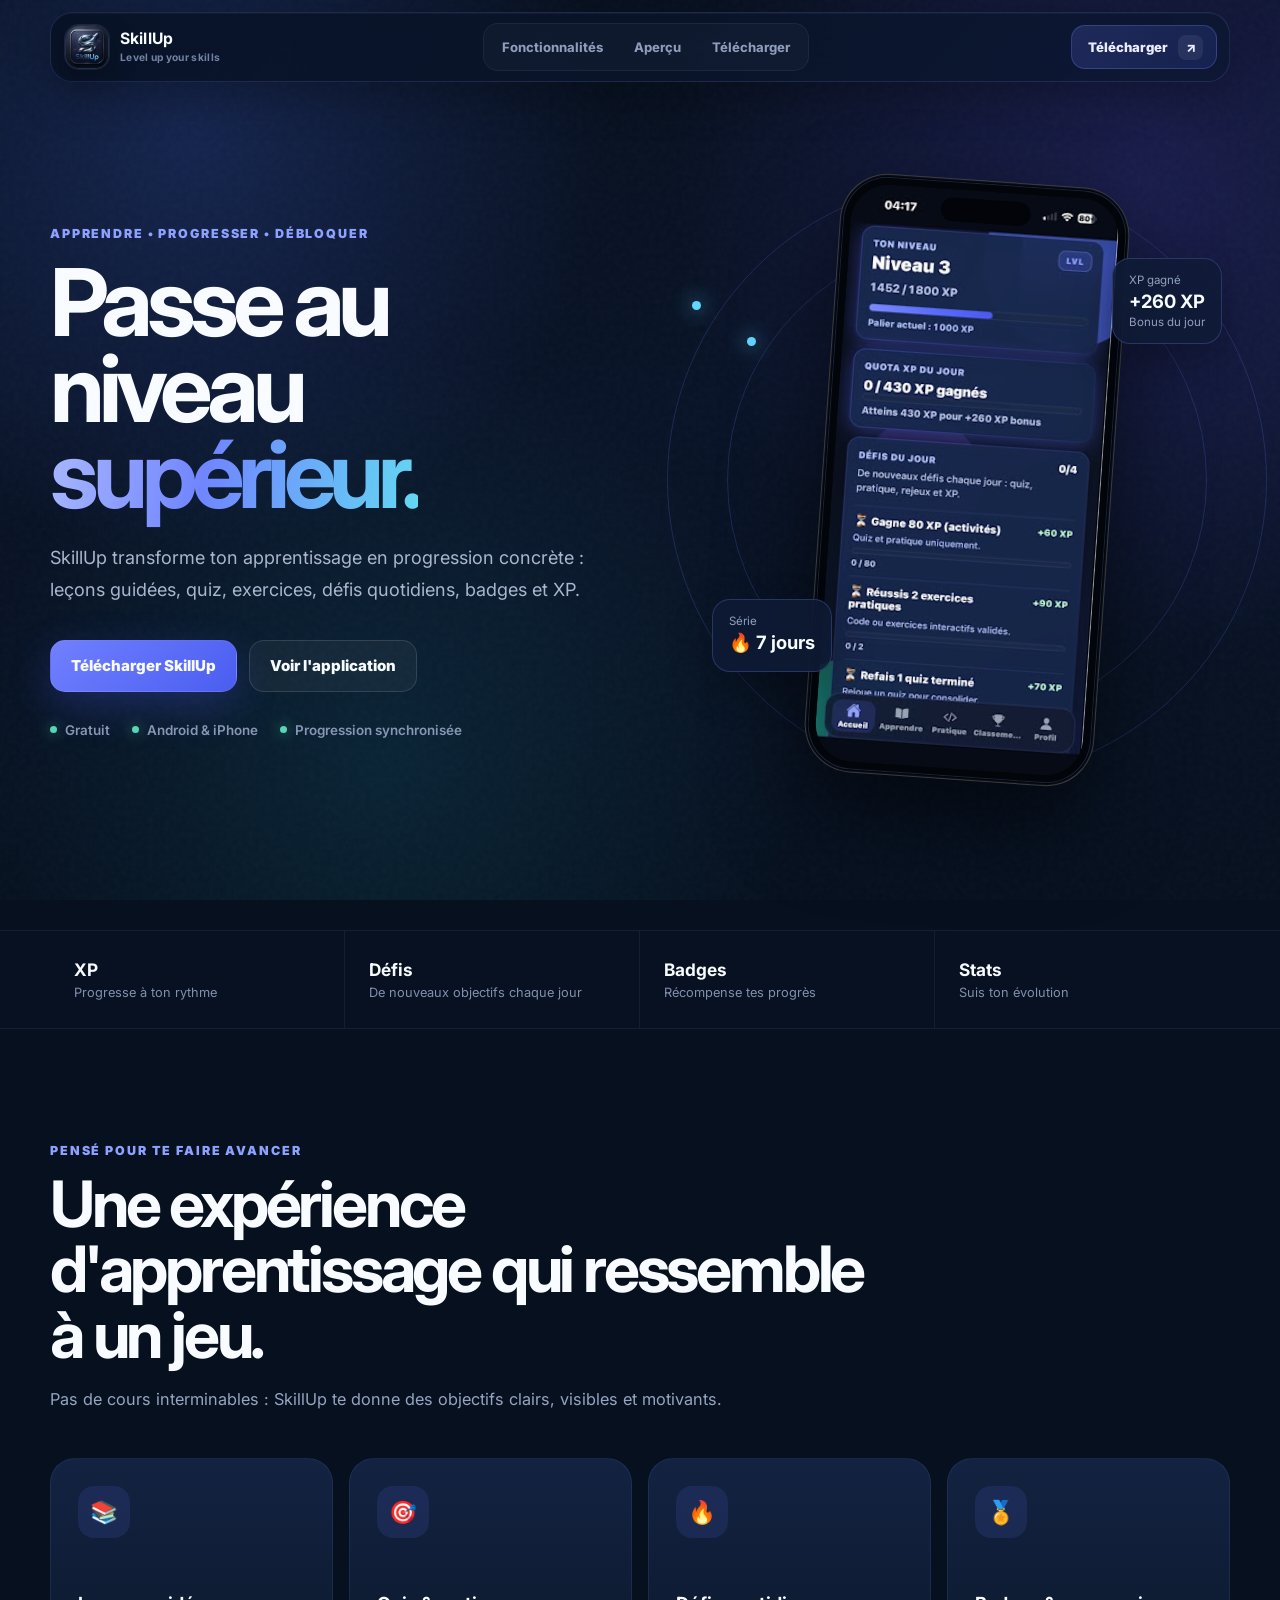
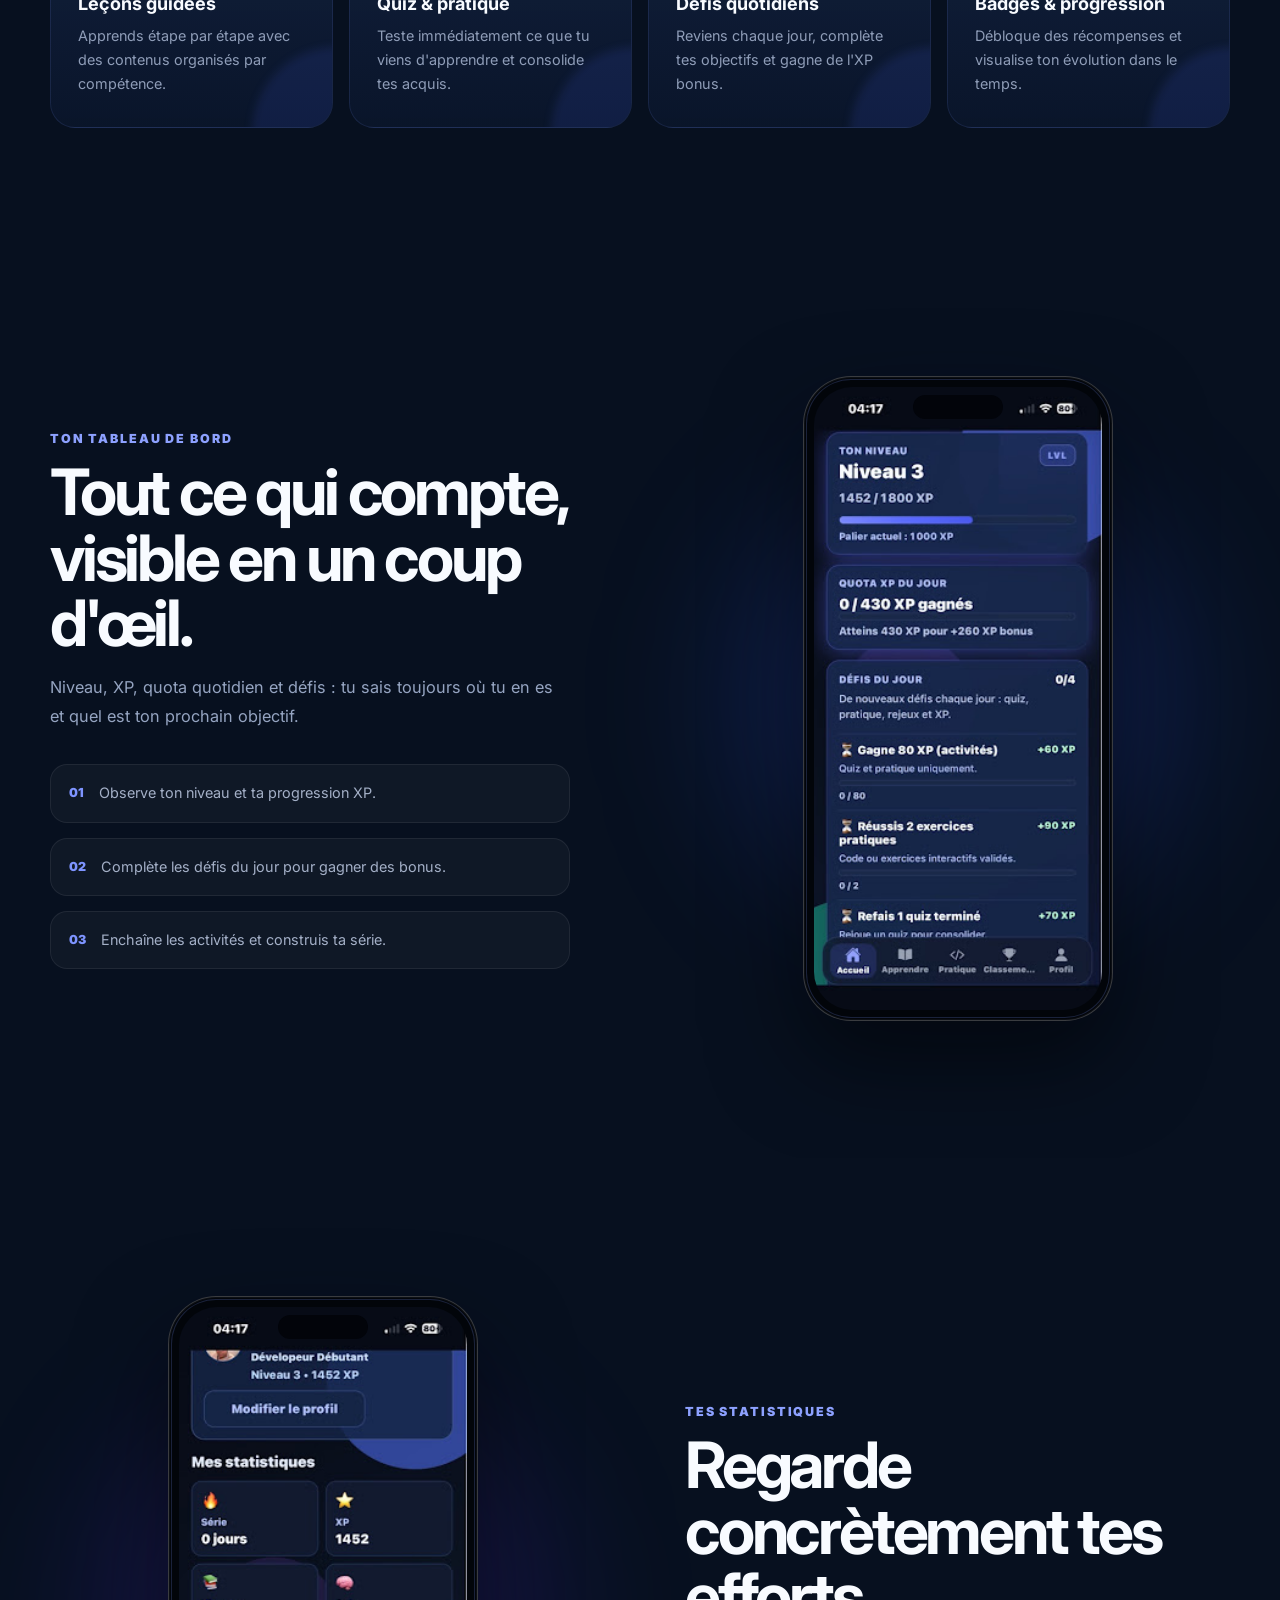
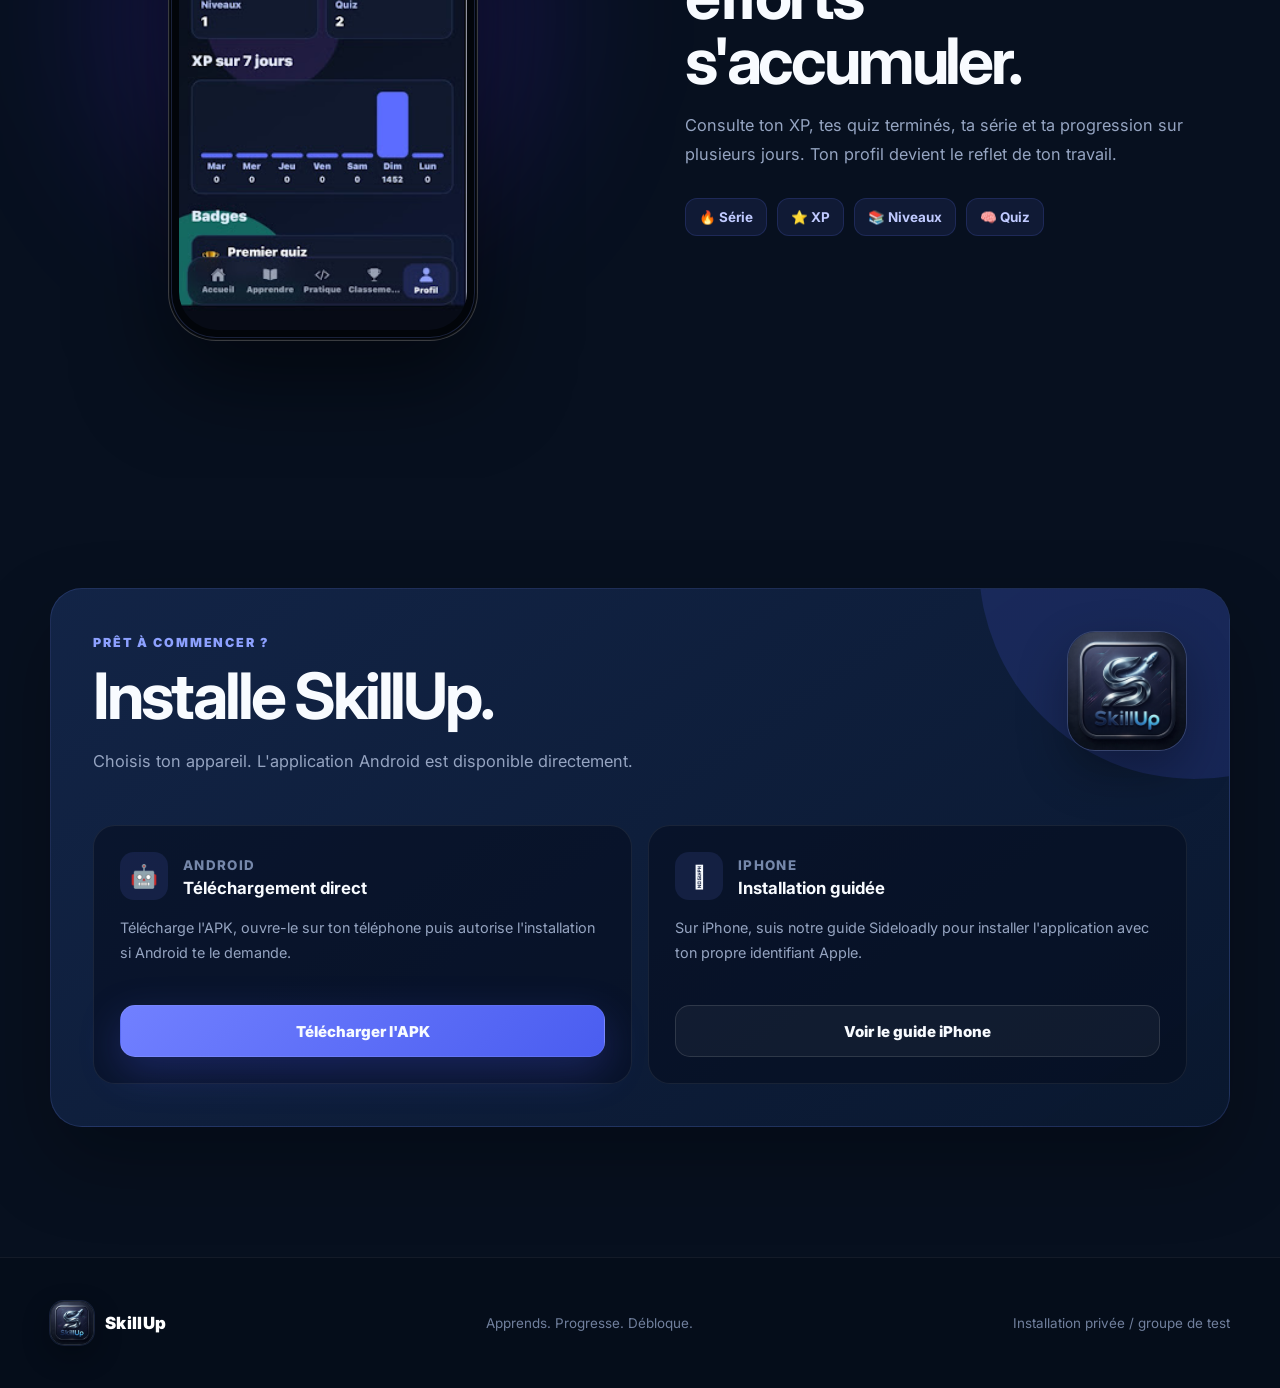
==== commit 1a05b002: "Redesign SkillUp install website" ====
--- a/index.html
+++ b/index.html
@@ -15,19 +15,31 @@
   <div class="page-noise"></div>
 
   <header class="site-header">
-    <div class="container nav">
+    <div class="container nav-shell">
       <a class="brand" href="#top" aria-label="Accueil SkillUp">
         <img src="assets/logo-skillup.png" alt="Logo SkillUp" />
-        <span>SkillUp</span>
+        <span class="brand-copy">
+          <strong>SkillUp</strong>
+          <small>Level up your skills</small>
+        </span>
       </a>
 
-      <nav class="desktop-nav" aria-label="Navigation principale">
-        <a href="#features">Fonctionnalités</a>
-        <a href="#preview">Aperçu</a>
-        <a href="#download">Télécharger</a>
+      <nav class="main-nav" id="mainNav" aria-label="Navigation principale">
+        <a class="nav-link" href="#features">Fonctionnalités</a>
+        <a class="nav-link" href="#preview">Aperçu</a>
+        <a class="nav-link" href="#download">Télécharger</a>
       </nav>
 
-      <a class="nav-cta" href="#download">Installer</a>
+      <div class="nav-actions">
+        <a class="nav-install" href="#download">
+          <span>Télécharger</span>
+          <span class="nav-arrow">↗</span>
+        </a>
+
+        <button class="menu-toggle" type="button" aria-label="Ouvrir le menu" aria-controls="mainNav" aria-expanded="false">
+          <span></span><span></span><span></span>
+        </button>
+      </div>
     </div>
   </header>
 
--- a/style.css
+++ b/style.css
@@ -1 +1,292 @@
-*{box-sizing:border-box}html{scroll-behavior:smooth}body{margin:0;font-family:Inter,system-ui,-apple-system,BlinkMacSystemFont,"Segoe UI",sans-serif;background:#07101f;color:#f8fbff;overflow-x:hidden}body::before{content:"";position:fixed;inset:0;z-index:-3;background:radial-gradient(circle at 15% 15%,rgba(72,113,255,.20),transparent 26rem),radial-gradient(circle at 90% 20%,rgba(83,65,207,.24),transparent 30rem),radial-gradient(circle at 30% 85%,rgba(27,148,167,.14),transparent 26rem),linear-gradient(180deg,#07101f 0%,#091327 45%,#06101f 100%)}a{text-decoration:none;color:inherit}.page-noise{position:fixed;inset:0;pointer-events:none;opacity:.035;z-index:-1;background-image:url("data:image/svg+xml,%3Csvg viewBox='0 0 180 180' xmlns='http://www.w3.org/2000/svg'%3E%3Cfilter id='n'%3E%3CfeTurbulence type='fractalNoise' baseFrequency='.9' numOctaves='2' stitchTiles='stitch'/%3E%3C/filter%3E%3Crect width='100%25' height='100%25' filter='url(%23n)' opacity='.9'/%3E%3C/svg%3E")}.container{width:min(1180px,calc(100% - 40px));margin-inline:auto}.site-header{position:sticky;top:0;z-index:50;background:rgba(7,16,31,.72);backdrop-filter:blur(20px);border-bottom:1px solid rgba(255,255,255,.06)}.nav{height:78px;display:flex;align-items:center;justify-content:space-between;gap:24px}.brand{display:inline-flex;align-items:center;gap:11px;font-size:1.05rem;font-weight:900;letter-spacing:.02em}.brand img{width:42px;height:42px;object-fit:cover;border-radius:12px;border:1px solid rgba(255,255,255,.12);box-shadow:0 8px 24px rgba(0,0,0,.3)}.desktop-nav{display:flex;gap:28px;color:#9eabc5;font-size:.93rem;font-weight:600}.desktop-nav a,.nav-cta{transition:.2s ease}.desktop-nav a:hover{color:#fff}.nav-cta{padding:11px 17px;border-radius:13px;background:rgba(111,125,255,.12);border:1px solid rgba(111,125,255,.30);font-weight:800;font-size:.9rem}.nav-cta:hover{background:rgba(111,125,255,.20);transform:translateY(-1px)}.section-shell{padding:110px 0}.hero{min-height:calc(100svh - 78px);display:flex;align-items:center;padding-top:70px}.hero-grid,.ios-hero-grid{display:grid;grid-template-columns:1.05fr .95fr;gap:72px;align-items:center}.eyebrow{display:inline-block;color:#8da1ff;font-size:.78rem;font-weight:900;letter-spacing:.15em}.hero h1,.ios-hero h1{max-width:770px;font-size:clamp(3.4rem,7.3vw,6.8rem);line-height:.92;letter-spacing:-.065em;margin:18px 0 24px}.gradient-text{background:linear-gradient(100deg,#aab8ff 0%,#7085ff 42%,#63d9f2 100%);-webkit-background-clip:text;background-clip:text;color:transparent}.hero-text{max-width:660px;color:#aab6cd;font-size:1.13rem;line-height:1.75;margin:0}.hero-actions{display:flex;gap:12px;flex-wrap:wrap;margin-top:34px}.button{min-height:52px;padding:0 20px;border-radius:15px;display:inline-flex;align-items:center;justify-content:center;font-size:.94rem;font-weight:850;border:1px solid rgba(255,255,255,.08);transition:.22s ease}.button:hover{transform:translateY(-2px)}.button-primary{background:linear-gradient(135deg,#7180ff,#4a5df0);box-shadow:0 14px 40px rgba(78,92,255,.25)}.button-primary:hover{box-shadow:0 18px 45px rgba(78,92,255,.36)}.button-ghost{background:rgba(255,255,255,.045);border-color:rgba(255,255,255,.12)}.button-ghost:hover{background:rgba(255,255,255,.075)}.button.full{width:100%}.hero-points{display:flex;gap:22px;flex-wrap:wrap;margin-top:30px;color:#8796b4;font-size:.84rem;font-weight:600}.hero-points span{display:flex;align-items:center;gap:8px}.hero-points i{width:7px;height:7px;border-radius:50%;background:#58d5b4;box-shadow:0 0 14px rgba(88,213,180,.7)}.hero-visual,.ios-device{position:relative;min-height:680px;display:grid;place-items:center}.phone-stack{position:relative;z-index:3}.phone-frame{position:relative;background:#02050a;border-radius:48px;padding:10px;border:1px solid rgba(255,255,255,.22);box-shadow:0 40px 90px rgba(0,0,0,.52),inset 0 0 0 1px rgba(255,255,255,.04);overflow:hidden}.phone-frame::before{content:"";position:absolute;inset:2px;border-radius:45px;pointer-events:none;box-shadow:inset 0 0 0 1px rgba(122,148,255,.20)}.phone-frame img{display:block;width:100%;height:100%;object-fit:cover;border-radius:38px}.phone-main{width:290px;height:600px;transform:rotate(4deg)}.phone-large{width:310px;height:645px}.phone-island{position:absolute;top:18px;left:50%;transform:translateX(-50%);width:90px;height:24px;border-radius:999px;background:#02040a;z-index:4}.orbit{position:absolute;border:1px solid rgba(104,128,255,.20);border-radius:50%;animation:spin 20s linear infinite}.orbit-one{width:480px;height:480px}.orbit-two{width:600px;height:600px;animation-duration:32s;animation-direction:reverse}.orbit::after{content:"";position:absolute;width:9px;height:9px;border-radius:50%;background:#61d7ff;top:20%;left:4%;box-shadow:0 0 20px #61d7ff}.floating-card{position:absolute;z-index:8;background:rgba(15,28,54,.82);border:1px solid rgba(122,145,255,.24);backdrop-filter:blur(16px);border-radius:18px;padding:14px 16px;box-shadow:0 16px 40px rgba(0,0,0,.25);animation:float 5s ease-in-out infinite}.floating-card span,.floating-card small{display:block;color:#91a0bf;font-size:.72rem}.floating-card strong{display:block;font-size:1.15rem;margin:3px 0}.xp-card{top:13%;right:-110px}.streak-card{left:-110px;bottom:18%;animation-delay:-2.2s}.metrics{border-block:1px solid rgba(255,255,255,.06);background:rgba(9,19,38,.48)}.metrics-grid{display:grid;grid-template-columns:repeat(4,1fr)}.metrics-grid>div{padding:28px 24px;border-right:1px solid rgba(255,255,255,.06)}.metrics-grid>div:last-child{border-right:none}.metrics-grid strong{display:block;font-size:1.08rem}.metrics-grid span{display:block;margin-top:5px;color:#8190ad;font-size:.8rem}.section-heading{max-width:820px;margin-bottom:45px}.section-heading h2,.showcase-copy h2,.download-card h2,.auto-refresh-card h2{font-size:clamp(2.35rem,5vw,4.5rem);line-height:1.02;letter-spacing:-.05em;margin:12px 0 18px}.section-heading p,.showcase-copy>p,.download-card p,.auto-refresh-card p{color:#95a4c1;line-height:1.75;font-size:1.02rem}.features-grid{display:grid;grid-template-columns:repeat(4,1fr);gap:16px}.feature-card{position:relative;overflow:hidden;min-height:270px;padding:27px;border-radius:25px;background:linear-gradient(180deg,rgba(25,42,78,.72),rgba(11,23,45,.78));border:1px solid rgba(120,144,255,.12);transition:.28s ease}.feature-card::after{content:"";position:absolute;width:170px;height:170px;border-radius:50%;right:-90px;bottom:-90px;background:rgba(74,94,240,.13);filter:blur(4px)}.feature-card:hover{transform:translateY(-7px);border-color:rgba(120,144,255,.29);box-shadow:0 24px 55px rgba(0,0,0,.20)}.feature-icon{display:grid;place-items:center;width:52px;height:52px;border-radius:16px;background:rgba(103,123,255,.12);font-size:1.4rem}.feature-card h3{font-size:1.13rem;margin:54px 0 10px}.feature-card p{margin:0;color:#8f9db8;font-size:.9rem;line-height:1.65}.showcase{overflow:hidden}.showcase-grid{display:grid;grid-template-columns:1fr 1fr;gap:90px;align-items:center}.showcase-grid.reverse{grid-template-columns:1fr 1fr}.showcase-copy{max-width:520px}.screenshot-stage{position:relative;min-height:700px;display:grid;place-items:center}.screen-glow{position:absolute;width:420px;height:420px;border-radius:50%;background:rgba(52,92,255,.24);filter:blur(80px)}.screen-glow.purple{background:rgba(94,52,255,.21)}.mini-list{display:grid;gap:15px;margin-top:34px}.mini-list div{display:flex;align-items:flex-start;gap:15px;padding:17px 18px;border-radius:17px;background:rgba(255,255,255,.035);border:1px solid rgba(255,255,255,.07)}.mini-list span{color:#7e94ff;font-weight:900;font-size:.78rem;padding-top:3px}.mini-list p{margin:0;color:#a4b0c7;line-height:1.55;font-size:.9rem}.stat-chips{display:flex;flex-wrap:wrap;gap:10px;margin-top:30px}.stat-chips span{padding:10px 13px;border-radius:12px;background:rgba(101,120,255,.10);border:1px solid rgba(101,120,255,.17);font-size:.84rem;font-weight:700;color:#c0caff}.download-section{padding-bottom:130px}.download-card{padding:42px;border-radius:32px;background:linear-gradient(145deg,rgba(20,38,74,.92),rgba(10,24,48,.94));border:1px solid rgba(119,143,255,.17);box-shadow:0 35px 80px rgba(0,0,0,.28);overflow:hidden;position:relative}.download-card::after{content:"";position:absolute;width:430px;height:430px;border-radius:50%;right:-180px;top:-240px;background:rgba(81,101,255,.16)}.download-top{display:flex;justify-content:space-between;gap:30px;align-items:flex-start;position:relative;z-index:2}.download-logo{width:120px;height:120px;object-fit:cover;border-radius:28px;border:1px solid rgba(255,255,255,.14);box-shadow:0 20px 50px rgba(0,0,0,.30)}.download-grid{display:grid;grid-template-columns:repeat(2,1fr);gap:16px;margin-top:34px;position:relative;z-index:2}.platform-card{padding:26px;border-radius:22px;background:rgba(4,13,27,.52);border:1px solid rgba(255,255,255,.07)}.platform-head{display:flex;gap:15px;align-items:center}.platform-icon{width:48px;height:48px;border-radius:14px;background:rgba(106,126,255,.12);display:grid;place-items:center;font-size:1.4rem}.platform-head small{color:#7587aa;font-weight:800;letter-spacing:.1em}.platform-head h3{margin:4px 0 0;font-size:1.05rem}.platform-card p{font-size:.9rem;min-height:76px}.site-footer{border-top:1px solid rgba(255,255,255,.06);background:rgba(3,9,18,.34)}.footer-inner{min-height:130px;display:flex;align-items:center;justify-content:space-between;gap:30px;color:#71809e;font-size:.84rem}.footer-brand img{width:34px;height:34px}.footer-brand{color:#fff}.ios-hero{padding-top:90px}.steps-list{display:grid;gap:13px;max-width:900px}.install-step{display:grid;grid-template-columns:70px 1fr;gap:18px;padding:24px;border-radius:22px;background:rgba(17,31,59,.62);border:1px solid rgba(117,140,255,.10);transition:.25s}.install-step:hover{transform:translateX(5px);border-color:rgba(117,140,255,.25)}.install-number{font-size:1.35rem;font-weight:900;color:#7188ff}.install-step h3{margin:0 0 7px;font-size:1.08rem}.install-step p{margin:0;color:#91a0ba;line-height:1.65;font-size:.91rem}.auto-refresh-card{display:grid;grid-template-columns:1.25fr .75fr;gap:40px;padding:38px;border-radius:30px;background:linear-gradient(145deg,rgba(20,40,75,.84),rgba(8,20,40,.86));border:1px solid rgba(119,143,255,.16)}.refresh-checks{display:grid;gap:12px;align-content:center}.refresh-checks span{padding:14px 16px;border-radius:14px;background:rgba(84,207,176,.08);border:1px solid rgba(84,207,176,.14);color:#aee5d4;font-size:.86rem;font-weight:700}.warning-box{padding:24px 26px;border-radius:20px;border:1px solid rgba(255,184,82,.20);background:rgba(255,184,82,.06)}.warning-box strong{color:#ffd59a}.warning-box p{margin:6px 0 0;color:#a99984;line-height:1.6}.reveal{opacity:0;transform:translateY(28px);transition:opacity .75s ease,transform .75s cubic-bezier(.2,.7,.2,1)}.reveal.visible{opacity:1;transform:none}.reveal-delay{transition-delay:.14s}@keyframes float{0%,100%{transform:translateY(0)}50%{transform:translateY(-12px)}}@keyframes spin{to{transform:rotate(360deg)}}@media(max-width:1050px){.features-grid{grid-template-columns:repeat(2,1fr)}.hero-grid,.ios-hero-grid{gap:35px}.phone-main{width:260px;height:540px}.floating-card{display:none}}@media(max-width:800px){.desktop-nav{display:none}.nav{height:70px}.brand img{width:38px;height:38px}.hero,.section-shell{padding:78px 0}.hero{min-height:auto;padding-top:55px}.hero-grid,.ios-hero-grid,.showcase-grid,.showcase-grid.reverse,.auto-refresh-card{grid-template-columns:1fr}.hero h1,.ios-hero h1{font-size:clamp(3rem,15vw,5.2rem)}.hero-visual,.ios-device{min-height:590px}.phone-main{transform:rotate(0)}.metrics-grid{grid-template-columns:repeat(2,1fr)}.metrics-grid>div:nth-child(2){border-right:none}.metrics-grid>div:nth-child(-n+2){border-bottom:1px solid rgba(255,255,255,.06)}.features-grid{grid-template-columns:1fr}.feature-card{min-height:220px}.showcase-grid{gap:25px}.screenshot-stage{min-height:620px}.phone-large{width:280px;height:580px}.alternate .showcase-copy{order:-1}.download-grid{grid-template-columns:1fr}.download-card{padding:27px}.download-logo{width:86px;height:86px}.footer-inner{padding:35px 0;flex-direction:column;align-items:flex-start}.auto-refresh-card{gap:20px}}@media(max-width:520px){.container{width:min(100% - 24px,1180px)}.nav-cta{padding:9px 12px;font-size:.8rem}.brand span{font-size:.95rem}.hero-actions{display:grid}.button{width:100%}.hero-points{gap:12px 17px}.hero-visual,.ios-device{min-height:510px}.phone-main{width:235px;height:490px}.orbit-one{width:370px;height:370px}.orbit-two{width:450px;height:450px}.metrics-grid{grid-template-columns:1fr 1fr}.metrics-grid>div{padding:20px 14px}.section-heading h2,.showcase-copy h2,.download-card h2,.auto-refresh-card h2{font-size:2.45rem}.screenshot-stage{min-height:540px}.phone-large{width:245px;height:510px}.download-top{display:block}.download-logo{margin-top:20px}.install-step{grid-template-columns:48px 1fr;padding:20px 16px}.platform-card{padding:20px}.site-footer{margin-top:20px}}@media(prefers-reduced-motion:reduce){html{scroll-behavior:auto}.reveal{opacity:1;transform:none;transition:none}.orbit,.floating-card{animation:none}.button,.feature-card,.install-step{transition:none}}+*{box-sizing:border-box}html{scroll-behavior:smooth}body{margin:0;font-family:Inter,system-ui,-apple-system,BlinkMacSystemFont,"Segoe UI",sans-serif;background:#07101f;color:#f8fbff;overflow-x:hidden}body::before{content:"";position:fixed;inset:0;z-index:-3;background:radial-gradient(circle at 15% 15%,rgba(72,113,255,.20),transparent 26rem),radial-gradient(circle at 90% 20%,rgba(83,65,207,.24),transparent 30rem),radial-gradient(circle at 30% 85%,rgba(27,148,167,.14),transparent 26rem),linear-gradient(180deg,#07101f 0%,#091327 45%,#06101f 100%)}a{text-decoration:none;color:inherit}.page-noise{position:fixed;inset:0;pointer-events:none;opacity:.035;z-index:-1;background-image:url("data:image/svg+xml,%3Csvg viewBox='0 0 180 180' xmlns='http://www.w3.org/2000/svg'%3E%3Cfilter id='n'%3E%3CfeTurbulence type='fractalNoise' baseFrequency='.9' numOctaves='2' stitchTiles='stitch'/%3E%3C/filter%3E%3Crect width='100%25' height='100%25' filter='url(%23n)' opacity='.9'/%3E%3C/svg%3E")}.container{width:min(1180px,calc(100% - 40px));margin-inline:auto}.site-header{position:sticky;top:0;z-index:50;background:rgba(7,16,31,.72);backdrop-filter:blur(20px);border-bottom:1px solid rgba(255,255,255,.06)}.nav{height:78px;display:flex;align-items:center;justify-content:space-between;gap:24px}.brand{display:inline-flex;align-items:center;gap:11px;font-size:1.05rem;font-weight:900;letter-spacing:.02em}.brand img{width:42px;height:42px;object-fit:cover;border-radius:12px;border:1px solid rgba(255,255,255,.12);box-shadow:0 8px 24px rgba(0,0,0,.3)}.desktop-nav{display:flex;gap:28px;color:#9eabc5;font-size:.93rem;font-weight:600}.desktop-nav a,.nav-cta{transition:.2s ease}.desktop-nav a:hover{color:#fff}.nav-cta{padding:11px 17px;border-radius:13px;background:rgba(111,125,255,.12);border:1px solid rgba(111,125,255,.30);font-weight:800;font-size:.9rem}.nav-cta:hover{background:rgba(111,125,255,.20);transform:translateY(-1px)}.section-shell{padding:110px 0}.hero{min-height:calc(100svh - 78px);display:flex;align-items:center;padding-top:70px}.hero-grid,.ios-hero-grid{display:grid;grid-template-columns:1.05fr .95fr;gap:72px;align-items:center}.eyebrow{display:inline-block;color:#8da1ff;font-size:.78rem;font-weight:900;letter-spacing:.15em}.hero h1,.ios-hero h1{max-width:770px;font-size:clamp(3.4rem,7.3vw,6.8rem);line-height:.92;letter-spacing:-.065em;margin:18px 0 24px}.gradient-text{background:linear-gradient(100deg,#aab8ff 0%,#7085ff 42%,#63d9f2 100%);-webkit-background-clip:text;background-clip:text;color:transparent}.hero-text{max-width:660px;color:#aab6cd;font-size:1.13rem;line-height:1.75;margin:0}.hero-actions{display:flex;gap:12px;flex-wrap:wrap;margin-top:34px}.button{min-height:52px;padding:0 20px;border-radius:15px;display:inline-flex;align-items:center;justify-content:center;font-size:.94rem;font-weight:850;border:1px solid rgba(255,255,255,.08);transition:.22s ease}.button:hover{transform:translateY(-2px)}.button-primary{background:linear-gradient(135deg,#7180ff,#4a5df0);box-shadow:0 14px 40px rgba(78,92,255,.25)}.button-primary:hover{box-shadow:0 18px 45px rgba(78,92,255,.36)}.button-ghost{background:rgba(255,255,255,.045);border-color:rgba(255,255,255,.12)}.button-ghost:hover{background:rgba(255,255,255,.075)}.button.full{width:100%}.hero-points{display:flex;gap:22px;flex-wrap:wrap;margin-top:30px;color:#8796b4;font-size:.84rem;font-weight:600}.hero-points span{display:flex;align-items:center;gap:8px}.hero-points i{width:7px;height:7px;border-radius:50%;background:#58d5b4;box-shadow:0 0 14px rgba(88,213,180,.7)}.hero-visual,.ios-device{position:relative;min-height:680px;display:grid;place-items:center}.phone-stack{position:relative;z-index:3}.phone-frame{position:relative;background:#02050a;border-radius:48px;padding:10px;border:1px solid rgba(255,255,255,.22);box-shadow:0 40px 90px rgba(0,0,0,.52),inset 0 0 0 1px rgba(255,255,255,.04);overflow:hidden}.phone-frame::before{content:"";position:absolute;inset:2px;border-radius:45px;pointer-events:none;box-shadow:inset 0 0 0 1px rgba(122,148,255,.20)}.phone-frame img{display:block;width:100%;height:100%;object-fit:cover;border-radius:38px}.phone-main{width:290px;height:600px;transform:rotate(4deg)}.phone-large{width:310px;height:645px}.phone-island{position:absolute;top:18px;left:50%;transform:translateX(-50%);width:90px;height:24px;border-radius:999px;background:#02040a;z-index:4}.orbit{position:absolute;border:1px solid rgba(104,128,255,.20);border-radius:50%;animation:spin 20s linear infinite}.orbit-one{width:480px;height:480px}.orbit-two{width:600px;height:600px;animation-duration:32s;animation-direction:reverse}.orbit::after{content:"";position:absolute;width:9px;height:9px;border-radius:50%;background:#61d7ff;top:20%;left:4%;box-shadow:0 0 20px #61d7ff}.floating-card{position:absolute;z-index:8;background:rgba(15,28,54,.82);border:1px solid rgba(122,145,255,.24);backdrop-filter:blur(16px);border-radius:18px;padding:14px 16px;box-shadow:0 16px 40px rgba(0,0,0,.25);animation:float 5s ease-in-out infinite}.floating-card span,.floating-card small{display:block;color:#91a0bf;font-size:.72rem}.floating-card strong{display:block;font-size:1.15rem;margin:3px 0}.xp-card{top:13%;right:-110px}.streak-card{left:-110px;bottom:18%;animation-delay:-2.2s}.metrics{border-block:1px solid rgba(255,255,255,.06);background:rgba(9,19,38,.48)}.metrics-grid{display:grid;grid-template-columns:repeat(4,1fr)}.metrics-grid>div{padding:28px 24px;border-right:1px solid rgba(255,255,255,.06)}.metrics-grid>div:last-child{border-right:none}.metrics-grid strong{display:block;font-size:1.08rem}.metrics-grid span{display:block;margin-top:5px;color:#8190ad;font-size:.8rem}.section-heading{max-width:820px;margin-bottom:45px}.section-heading h2,.showcase-copy h2,.download-card h2,.auto-refresh-card h2{font-size:clamp(2.35rem,5vw,4.5rem);line-height:1.02;letter-spacing:-.05em;margin:12px 0 18px}.section-heading p,.showcase-copy>p,.download-card p,.auto-refresh-card p{color:#95a4c1;line-height:1.75;font-size:1.02rem}.features-grid{display:grid;grid-template-columns:repeat(4,1fr);gap:16px}.feature-card{position:relative;overflow:hidden;min-height:270px;padding:27px;border-radius:25px;background:linear-gradient(180deg,rgba(25,42,78,.72),rgba(11,23,45,.78));border:1px solid rgba(120,144,255,.12);transition:.28s ease}.feature-card::after{content:"";position:absolute;width:170px;height:170px;border-radius:50%;right:-90px;bottom:-90px;background:rgba(74,94,240,.13);filter:blur(4px)}.feature-card:hover{transform:translateY(-7px);border-color:rgba(120,144,255,.29);box-shadow:0 24px 55px rgba(0,0,0,.20)}.feature-icon{display:grid;place-items:center;width:52px;height:52px;border-radius:16px;background:rgba(103,123,255,.12);font-size:1.4rem}.feature-card h3{font-size:1.13rem;margin:54px 0 10px}.feature-card p{margin:0;color:#8f9db8;font-size:.9rem;line-height:1.65}.showcase{overflow:hidden}.showcase-grid{display:grid;grid-template-columns:1fr 1fr;gap:90px;align-items:center}.showcase-grid.reverse{grid-template-columns:1fr 1fr}.showcase-copy{max-width:520px}.screenshot-stage{position:relative;min-height:700px;display:grid;place-items:center}.screen-glow{position:absolute;width:420px;height:420px;border-radius:50%;background:rgba(52,92,255,.24);filter:blur(80px)}.screen-glow.purple{background:rgba(94,52,255,.21)}.mini-list{display:grid;gap:15px;margin-top:34px}.mini-list div{display:flex;align-items:flex-start;gap:15px;padding:17px 18px;border-radius:17px;background:rgba(255,255,255,.035);border:1px solid rgba(255,255,255,.07)}.mini-list span{color:#7e94ff;font-weight:900;font-size:.78rem;padding-top:3px}.mini-list p{margin:0;color:#a4b0c7;line-height:1.55;font-size:.9rem}.stat-chips{display:flex;flex-wrap:wrap;gap:10px;margin-top:30px}.stat-chips span{padding:10px 13px;border-radius:12px;background:rgba(101,120,255,.10);border:1px solid rgba(101,120,255,.17);font-size:.84rem;font-weight:700;color:#c0caff}.download-section{padding-bottom:130px}.download-card{padding:42px;border-radius:32px;background:linear-gradient(145deg,rgba(20,38,74,.92),rgba(10,24,48,.94));border:1px solid rgba(119,143,255,.17);box-shadow:0 35px 80px rgba(0,0,0,.28);overflow:hidden;position:relative}.download-card::after{content:"";position:absolute;width:430px;height:430px;border-radius:50%;right:-180px;top:-240px;background:rgba(81,101,255,.16)}.download-top{display:flex;justify-content:space-between;gap:30px;align-items:flex-start;position:relative;z-index:2}.download-logo{width:120px;height:120px;object-fit:cover;border-radius:28px;border:1px solid rgba(255,255,255,.14);box-shadow:0 20px 50px rgba(0,0,0,.30)}.download-grid{display:grid;grid-template-columns:repeat(2,1fr);gap:16px;margin-top:34px;position:relative;z-index:2}.platform-card{padding:26px;border-radius:22px;background:rgba(4,13,27,.52);border:1px solid rgba(255,255,255,.07)}.platform-head{display:flex;gap:15px;align-items:center}.platform-icon{width:48px;height:48px;border-radius:14px;background:rgba(106,126,255,.12);display:grid;place-items:center;font-size:1.4rem}.platform-head small{color:#7587aa;font-weight:800;letter-spacing:.1em}.platform-head h3{margin:4px 0 0;font-size:1.05rem}.platform-card p{font-size:.9rem;min-height:76px}.site-footer{border-top:1px solid rgba(255,255,255,.06);background:rgba(3,9,18,.34)}.footer-inner{min-height:130px;display:flex;align-items:center;justify-content:space-between;gap:30px;color:#71809e;font-size:.84rem}.footer-brand img{width:34px;height:34px}.footer-brand{color:#fff}.ios-hero{padding-top:90px}.steps-list{display:grid;gap:13px;max-width:900px}.install-step{display:grid;grid-template-columns:70px 1fr;gap:18px;padding:24px;border-radius:22px;background:rgba(17,31,59,.62);border:1px solid rgba(117,140,255,.10);transition:.25s}.install-step:hover{transform:translateX(5px);border-color:rgba(117,140,255,.25)}.install-number{font-size:1.35rem;font-weight:900;color:#7188ff}.install-step h3{margin:0 0 7px;font-size:1.08rem}.install-step p{margin:0;color:#91a0ba;line-height:1.65;font-size:.91rem}.auto-refresh-card{display:grid;grid-template-columns:1.25fr .75fr;gap:40px;padding:38px;border-radius:30px;background:linear-gradient(145deg,rgba(20,40,75,.84),rgba(8,20,40,.86));border:1px solid rgba(119,143,255,.16)}.refresh-checks{display:grid;gap:12px;align-content:center}.refresh-checks span{padding:14px 16px;border-radius:14px;background:rgba(84,207,176,.08);border:1px solid rgba(84,207,176,.14);color:#aee5d4;font-size:.86rem;font-weight:700}.warning-box{padding:24px 26px;border-radius:20px;border:1px solid rgba(255,184,82,.20);background:rgba(255,184,82,.06)}.warning-box strong{color:#ffd59a}.warning-box p{margin:6px 0 0;color:#a99984;line-height:1.6}.reveal{opacity:0;transform:translateY(28px);transition:opacity .75s ease,transform .75s cubic-bezier(.2,.7,.2,1)}.reveal.visible{opacity:1;transform:none}.reveal-delay{transition-delay:.14s}@keyframes float{0%,100%{transform:translateY(0)}50%{transform:translateY(-12px)}}@keyframes spin{to{transform:rotate(360deg)}}@media(max-width:1050px){.features-grid{grid-template-columns:repeat(2,1fr)}.hero-grid,.ios-hero-grid{gap:35px}.phone-main{width:260px;height:540px}.floating-card{display:none}}@media(max-width:800px){.desktop-nav{display:none}.nav{height:70px}.brand img{width:38px;height:38px}.hero,.section-shell{padding:78px 0}.hero{min-height:auto;padding-top:55px}.hero-grid,.ios-hero-grid,.showcase-grid,.showcase-grid.reverse,.auto-refresh-card{grid-template-columns:1fr}.hero h1,.ios-hero h1{font-size:clamp(3rem,15vw,5.2rem)}.hero-visual,.ios-device{min-height:590px}.phone-main{transform:rotate(0)}.metrics-grid{grid-template-columns:repeat(2,1fr)}.metrics-grid>div:nth-child(2){border-right:none}.metrics-grid>div:nth-child(-n+2){border-bottom:1px solid rgba(255,255,255,.06)}.features-grid{grid-template-columns:1fr}.feature-card{min-height:220px}.showcase-grid{gap:25px}.screenshot-stage{min-height:620px}.phone-large{width:280px;height:580px}.alternate .showcase-copy{order:-1}.download-grid{grid-template-columns:1fr}.download-card{padding:27px}.download-logo{width:86px;height:86px}.footer-inner{padding:35px 0;flex-direction:column;align-items:flex-start}.auto-refresh-card{gap:20px}}@media(max-width:520px){.container{width:min(100% - 24px,1180px)}.nav-cta{padding:9px 12px;font-size:.8rem}.brand span{font-size:.95rem}.hero-actions{display:grid}.button{width:100%}.hero-points{gap:12px 17px}.hero-visual,.ios-device{min-height:510px}.phone-main{width:235px;height:490px}.orbit-one{width:370px;height:370px}.orbit-two{width:450px;height:450px}.metrics-grid{grid-template-columns:1fr 1fr}.metrics-grid>div{padding:20px 14px}.section-heading h2,.showcase-copy h2,.download-card h2,.auto-refresh-card h2{font-size:2.45rem}.screenshot-stage{min-height:540px}.phone-large{width:245px;height:510px}.download-top{display:block}.download-logo{margin-top:20px}.install-step{grid-template-columns:48px 1fr;padding:20px 16px}.platform-card{padding:20px}.site-footer{margin-top:20px}}@media(prefers-reduced-motion:reduce){html{scroll-behavior:auto}.reveal{opacity:1;transform:none;transition:none}.orbit,.floating-card{animation:none}.button,.feature-card,.install-step{transition:none}}
+
+/* =========================
+   NAVBAR V2 — GLASS / RESPONSIVE
+   ========================= */
+.site-header{
+  position:sticky;
+  top:12px;
+  z-index:100;
+  border-bottom:0;
+  background:transparent;
+  backdrop-filter:none;
+  padding:0 12px;
+  transition:transform .25s ease;
+}
+
+.nav-shell{
+  min-height:70px;
+  padding:10px 12px 10px 14px;
+  display:grid;
+  grid-template-columns:auto 1fr auto;
+  align-items:center;
+  gap:18px;
+  border:1px solid rgba(132,151,255,.16);
+  border-radius:22px;
+  background:linear-gradient(135deg,rgba(8,18,36,.90),rgba(12,23,47,.80));
+  box-shadow:
+    0 14px 45px rgba(0,0,0,.24),
+    inset 0 1px 0 rgba(255,255,255,.04);
+  backdrop-filter:blur(22px) saturate(130%);
+  -webkit-backdrop-filter:blur(22px) saturate(130%);
+}
+
+.site-header.scrolled .nav-shell{
+  background:linear-gradient(135deg,rgba(7,16,31,.96),rgba(12,23,47,.92));
+  border-color:rgba(132,151,255,.24);
+  box-shadow:
+    0 18px 50px rgba(0,0,0,.34),
+    0 0 0 1px rgba(105,126,255,.04);
+}
+
+.brand{
+  min-width:max-content;
+  gap:11px;
+}
+
+.brand img{
+  width:44px;
+  height:44px;
+  border-radius:14px;
+  box-shadow:
+    0 10px 28px rgba(0,0,0,.30),
+    0 0 0 1px rgba(123,147,255,.16);
+}
+
+.brand-copy{
+  display:grid;
+  line-height:1.04;
+  gap:5px;
+}
+
+.brand-copy strong{
+  font-size:.98rem;
+  letter-spacing:.01em;
+}
+
+.brand-copy small{
+  color:#7182a4;
+  font-size:.64rem;
+  font-weight:700;
+  letter-spacing:.03em;
+}
+
+.main-nav{
+  justify-self:center;
+  display:flex;
+  align-items:center;
+  gap:5px;
+  padding:5px;
+  border:1px solid rgba(255,255,255,.055);
+  border-radius:15px;
+  background:rgba(255,255,255,.026);
+}
+
+.nav-link{
+  position:relative;
+  padding:10px 13px;
+  border-radius:11px;
+  color:#8e9dbb;
+  font-size:.82rem;
+  font-weight:750;
+  transition:color .2s ease,background .2s ease,transform .2s ease;
+}
+
+.nav-link:hover{
+  color:#f6f8ff;
+  background:rgba(112,132,255,.10);
+  transform:translateY(-1px);
+}
+
+.nav-actions{
+  display:flex;
+  align-items:center;
+  gap:8px;
+}
+
+.nav-install{
+  display:inline-flex;
+  align-items:center;
+  gap:10px;
+  min-height:44px;
+  padding:0 13px 0 16px;
+  border:1px solid rgba(122,145,255,.26);
+  border-radius:14px;
+  background:linear-gradient(135deg,rgba(107,126,255,.20),rgba(72,92,235,.15));
+  color:#e9edff;
+  font-size:.82rem;
+  font-weight:850;
+  transition:transform .2s ease,border-color .2s ease,background .2s ease;
+}
+
+.nav-install:hover{
+  transform:translateY(-2px);
+  border-color:rgba(145,164,255,.46);
+  background:linear-gradient(135deg,rgba(107,126,255,.32),rgba(72,92,235,.23));
+}
+
+.nav-arrow{
+  display:grid;
+  place-items:center;
+  width:25px;
+  height:25px;
+  border-radius:8px;
+  background:rgba(255,255,255,.07);
+}
+
+.menu-toggle{
+  display:none;
+  width:44px;
+  height:44px;
+  border:1px solid rgba(255,255,255,.08);
+  border-radius:13px;
+  background:rgba(255,255,255,.04);
+  cursor:pointer;
+  padding:0;
+}
+
+.menu-toggle span{
+  display:block;
+  width:18px;
+  height:2px;
+  margin:4px auto;
+  border-radius:999px;
+  background:#eaf0ff;
+  transition:transform .22s ease,opacity .22s ease;
+}
+
+.menu-toggle.active span:nth-child(1){transform:translateY(6px) rotate(45deg)}
+.menu-toggle.active span:nth-child(2){opacity:0}
+.menu-toggle.active span:nth-child(3){transform:translateY(-6px) rotate(-45deg)}
+
+/* Bouton IPA */
+.button-ipa{
+  position:relative;
+  overflow:hidden;
+  background:linear-gradient(135deg,#17253e,#101a2e);
+  border-color:rgba(127,161,255,.28);
+  box-shadow:0 14px 34px rgba(0,0,0,.22);
+}
+
+.button-ipa::before{
+  content:"";
+  position:absolute;
+  inset:0;
+  background:linear-gradient(110deg,transparent 25%,rgba(255,255,255,.12) 48%,transparent 70%);
+  transform:translateX(-120%);
+  transition:transform .55s ease;
+}
+
+.button-ipa:hover::before{transform:translateX(120%)}
+
+.button-icon{
+  margin-right:9px;
+  font-size:1rem;
+}
+
+.ios-actions{
+  align-items:center;
+}
+
+.ipa-note{
+  margin-top:15px;
+  max-width:650px;
+  color:#7182a2;
+  font-size:.79rem;
+  line-height:1.55;
+}
+
+/* Retour en haut */
+.back-to-top{
+  position:fixed;
+  right:24px;
+  bottom:24px;
+  z-index:120;
+  width:52px;
+  height:52px;
+  border:1px solid rgba(119,143,255,.28);
+  border-radius:17px;
+  display:grid;
+  place-items:center;
+  background:linear-gradient(145deg,rgba(17,31,59,.94),rgba(9,20,40,.94));
+  color:#fff;
+  font-size:1.25rem;
+  font-weight:900;
+  cursor:pointer;
+  box-shadow:0 18px 42px rgba(0,0,0,.32);
+  backdrop-filter:blur(18px);
+  -webkit-backdrop-filter:blur(18px);
+  opacity:0;
+  visibility:hidden;
+  transform:translateY(14px) scale(.92);
+  transition:opacity .22s ease,visibility .22s ease,transform .22s ease,border-color .22s ease;
+}
+
+.back-to-top:hover{
+  transform:translateY(-3px) scale(1);
+  border-color:rgba(145,165,255,.55);
+}
+
+.back-to-top.visible{
+  opacity:1;
+  visibility:visible;
+  transform:translateY(0) scale(1);
+}
+
+@media(max-width:860px){
+  .site-header{
+    top:8px;
+    padding:0 8px;
+  }
+
+  .nav-shell{
+    grid-template-columns:1fr auto;
+    min-height:64px;
+    border-radius:18px;
+    position:relative;
+  }
+
+  .main-nav{
+    position:absolute;
+    top:calc(100% + 9px);
+    left:0;
+    right:0;
+    display:grid;
+    gap:4px;
+    padding:9px;
+    border-radius:17px;
+    background:rgba(7,16,31,.97);
+    border:1px solid rgba(132,151,255,.18);
+    box-shadow:0 20px 45px rgba(0,0,0,.38);
+    backdrop-filter:blur(22px);
+    -webkit-backdrop-filter:blur(22px);
+    opacity:0;
+    visibility:hidden;
+    transform:translateY(-8px) scale(.985);
+    transform-origin:top;
+    transition:opacity .2s ease,visibility .2s ease,transform .2s ease;
+  }
+
+  .main-nav.open{
+    opacity:1;
+    visibility:visible;
+    transform:translateY(0) scale(1);
+  }
+
+  .nav-link{
+    padding:13px 14px;
+  }
+
+  .menu-toggle{display:block}
+}
+
+@media(max-width:560px){
+  .nav-install{display:none}
+  .brand img{width:40px;height:40px}
+  .brand-copy small{display:none}
+  .back-to-top{right:15px;bottom:15px;width:48px;height:48px;border-radius:15px}
+}
+
+@media(prefers-reduced-motion:reduce){
+  .main-nav,.menu-toggle span,.back-to-top{transition:none}
+}
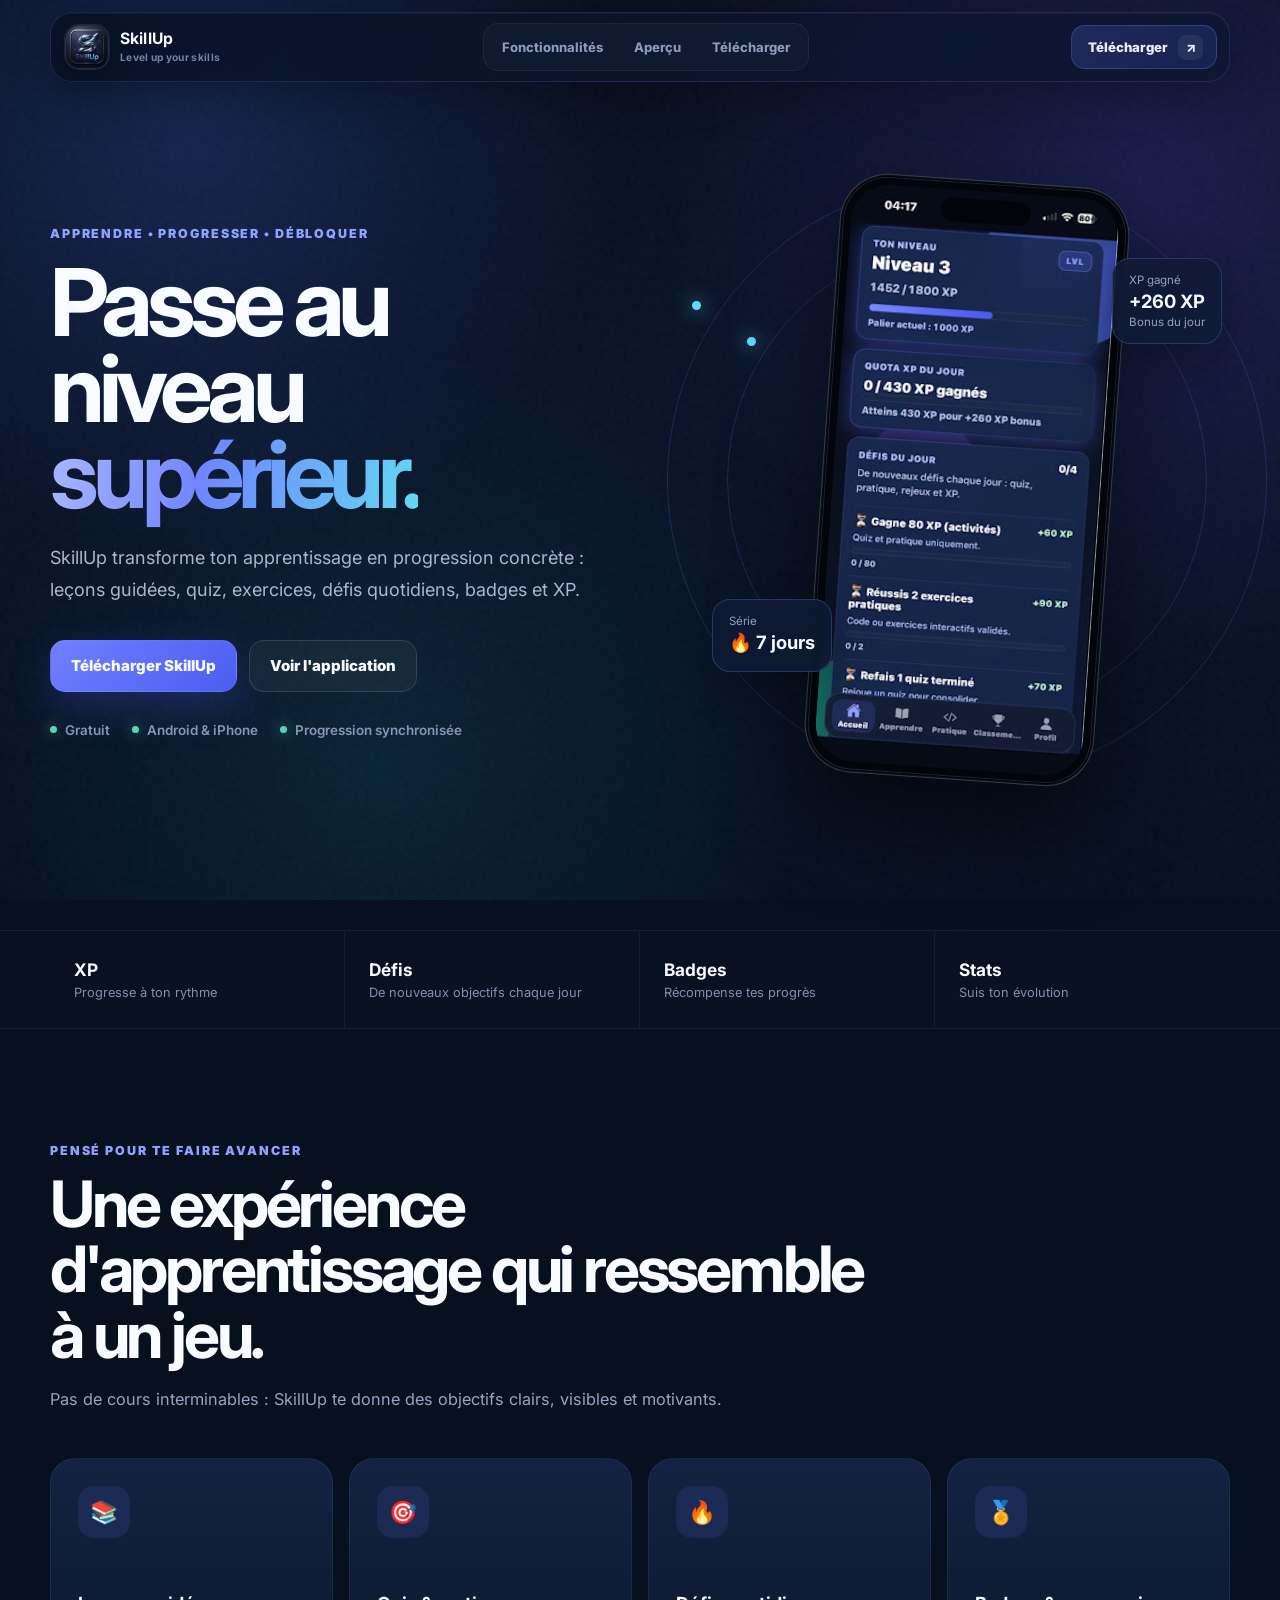
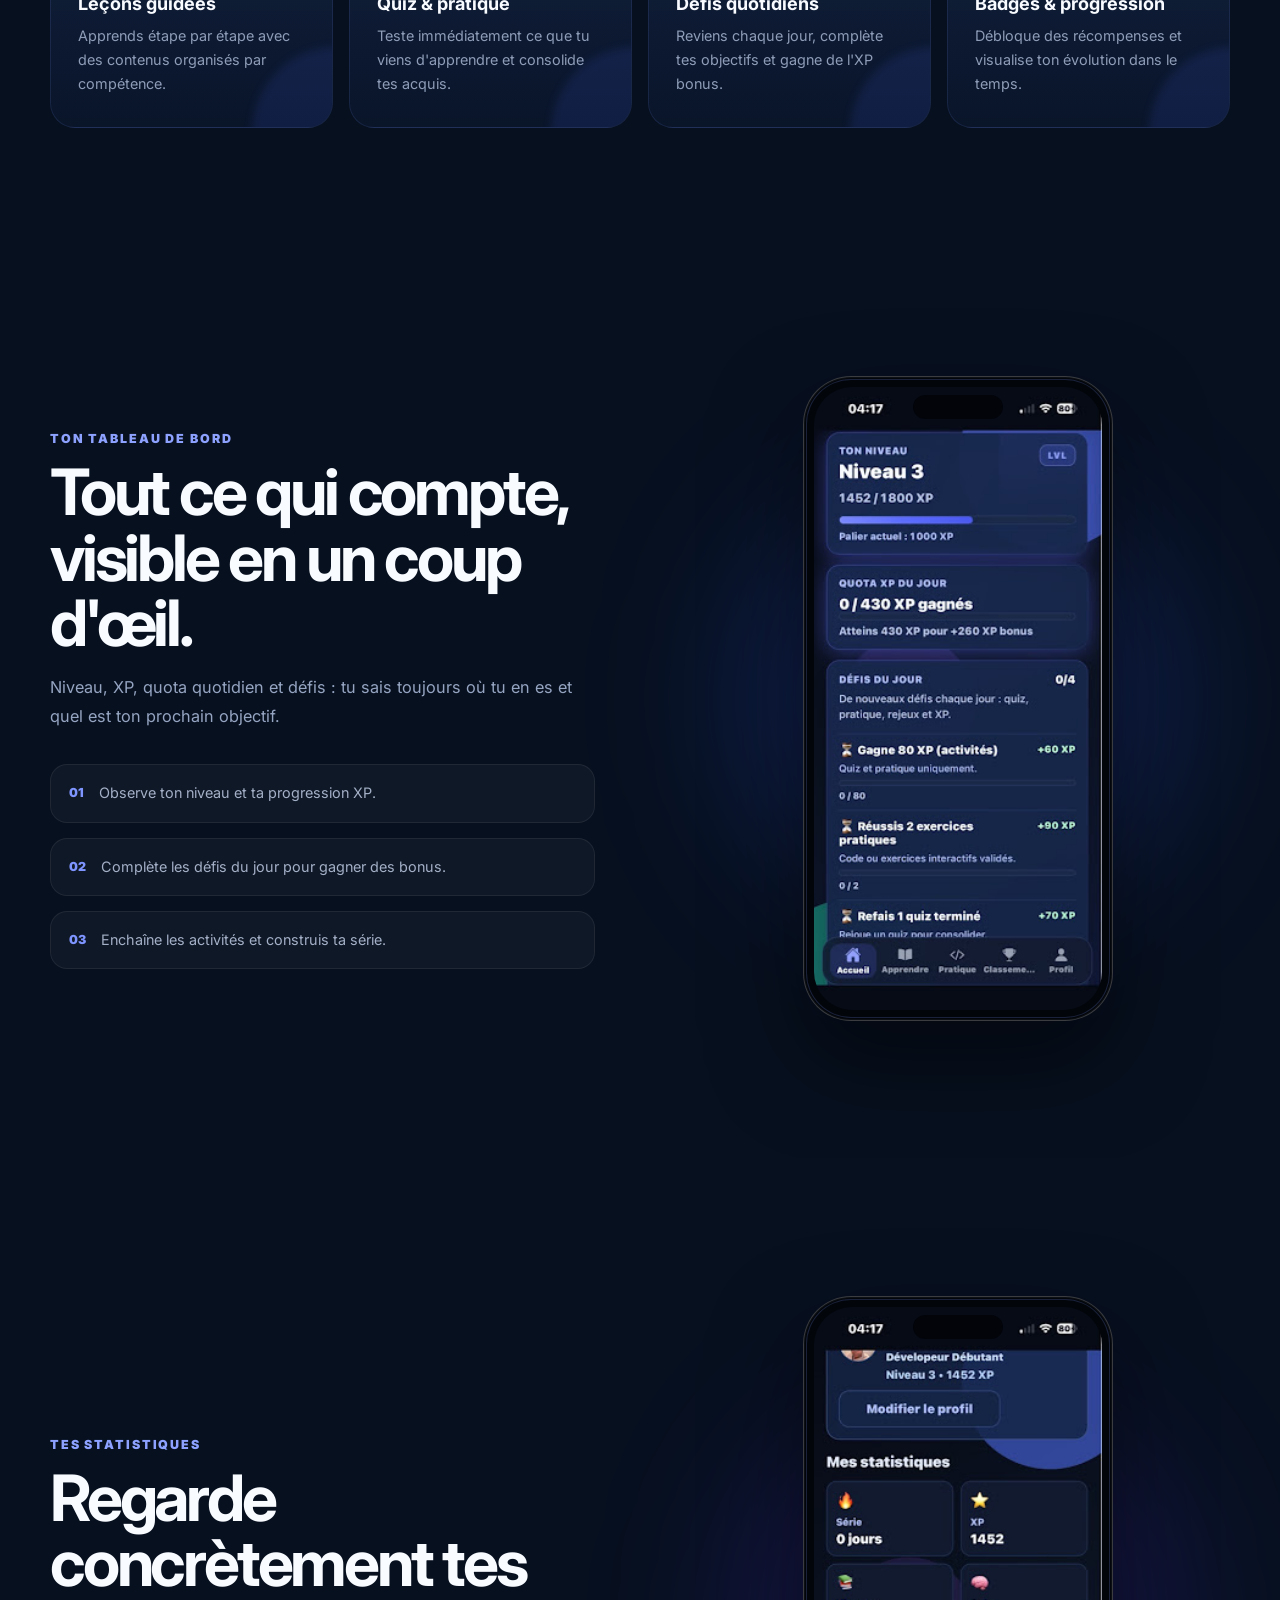
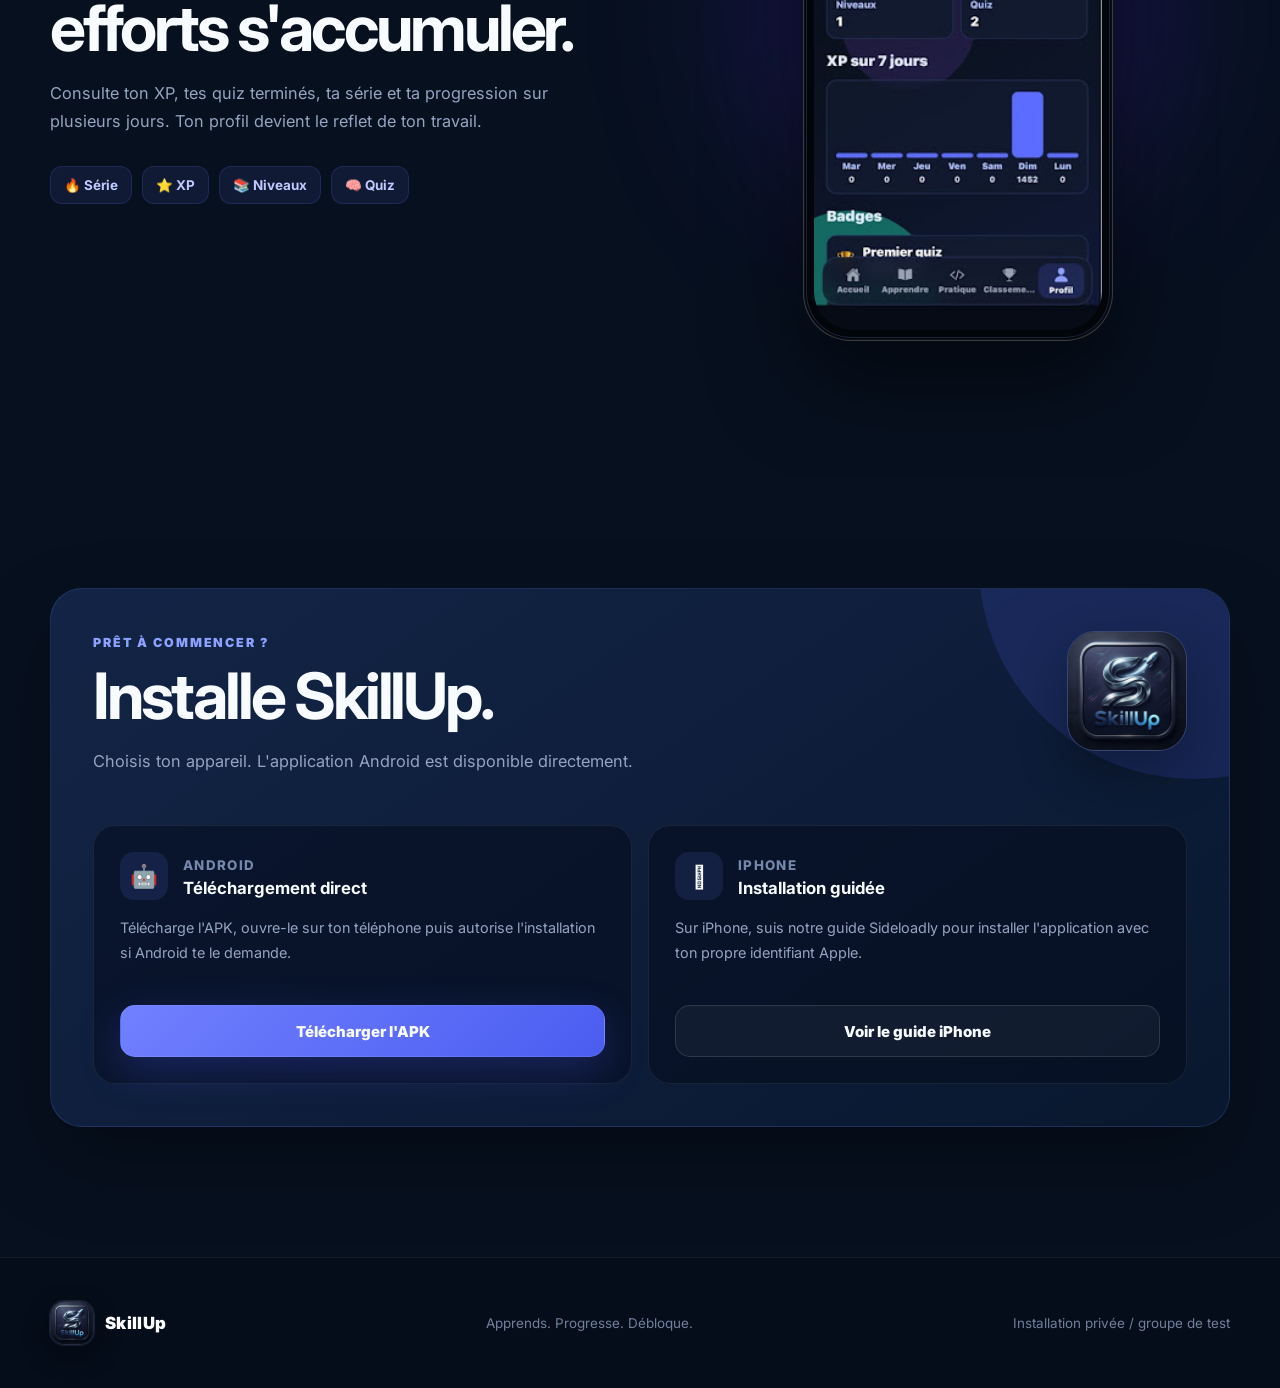
==== commit d048ddc5: "Redesign SkillUp install website" ====
--- a/index.html
+++ b/index.html
@@ -10,8 +10,10 @@
   <link rel="preconnect" href="https://fonts.gstatic.com" crossorigin>
   <link href="https://fonts.googleapis.com/css2?family=Inter:wght@400;500;600;700;800;900&display=swap" rel="stylesheet">
   <link rel="stylesheet" href="style.css" />
+  <link rel="icon" type="image/png" href="assets/logo-skillup.png">
+  <link rel="apple-touch-icon" href="assets/logo-skillup.png">
 </head>
-<body>
+<body class="home-page">
   <div class="page-noise"></div>
 
   <header class="site-header">
@@ -186,32 +188,43 @@
     </section>
 
     <section class="section-shell showcase alternate">
-      <div class="container showcase-grid reverse">
-        <div class="screenshot-stage reveal">
-          <div class="screen-glow purple"></div>
-          <div class="phone-frame phone-large">
-            <div class="phone-island"></div>
-            <img src="assets/screen-profile.jpg" alt="Profil et statistiques SkillUp" />
-          </div>
-        </div>
-
-        <div class="showcase-copy reveal">
-          <span class="eyebrow">TES STATISTIQUES</span>
-          <h2>Regarde concrètement tes efforts s'accumuler.</h2>
-          <p>
-            Consulte ton XP, tes quiz terminés, ta série et ta progression sur
-            plusieurs jours. Ton profil devient le reflet de ton travail.
-          </p>
-
-          <div class="stat-chips">
-            <span>🔥 Série</span>
-            <span>⭐ XP</span>
-            <span>📚 Niveaux</span>
-            <span>🧠 Quiz</span>
-          </div>
-        </div>
-      </div>
-    </section>
+        <div class="container showcase-grid">
+      
+          <div class="showcase-copy reveal">
+            <span class="eyebrow">TES STATISTIQUES</span>
+      
+            <h2>
+              Regarde concrètement tes efforts s'accumuler.
+            </h2>
+      
+            <p>
+              Consulte ton XP, tes quiz terminés, ta série et ta progression
+              sur plusieurs jours. Ton profil devient le reflet de ton travail.
+            </p>
+      
+            <div class="stat-chips">
+              <span>🔥 Série</span>
+              <span>⭐ XP</span>
+              <span>📚 Niveaux</span>
+              <span>🧠 Quiz</span>
+            </div>
+          </div>
+      
+          <div class="screenshot-stage reveal">
+            <div class="screen-glow purple"></div>
+      
+            <div class="phone-frame phone-large">
+              <div class="phone-island"></div>
+      
+              <img
+                src="assets/screen-profile.jpg"
+                alt="Profil et statistiques SkillUp"
+              />
+            </div>
+          </div>
+      
+        </div>
+      </section>
 
     <section class="section-shell download-section" id="download">
       <div class="container">
--- a/style.css
+++ b/style.css
@@ -290,3 +290,1160 @@
 @media(prefers-reduced-motion:reduce){
   .main-nav,.menu-toggle span,.back-to-top{transition:none}
 }
+
+
+/* Prérequis Windows / Sideloadly */
+.prerequisites-section{
+  padding-top:30px;
+  padding-bottom:40px;
+}
+
+.prerequisites-card{
+  position:relative;
+  overflow:hidden;
+  padding:34px;
+  border-radius:28px;
+  background:
+    linear-gradient(145deg,rgba(18,36,69,.90),rgba(8,20,40,.92));
+  border:1px solid rgba(116,141,255,.16);
+  box-shadow:0 26px 65px rgba(0,0,0,.20);
+}
+
+.prerequisites-card::after{
+  content:"";
+  position:absolute;
+  width:320px;
+  height:320px;
+  right:-150px;
+  top:-170px;
+  border-radius:50%;
+  background:rgba(84,107,255,.13);
+  filter:blur(8px);
+}
+
+.prerequisites-copy{
+  max-width:700px;
+  position:relative;
+  z-index:2;
+}
+
+.prerequisites-copy h2{
+  margin:10px 0 12px;
+  font-size:clamp(2rem,4vw,3.4rem);
+  letter-spacing:-.045em;
+}
+
+.prerequisites-copy p{
+  color:#95a4c1;
+  line-height:1.7;
+  margin:0;
+}
+
+.prerequisites-list{
+  display:grid;
+  grid-template-columns:repeat(3,1fr);
+  gap:12px;
+  margin-top:25px;
+  position:relative;
+  z-index:2;
+}
+
+.requirement{
+  display:flex;
+  gap:12px;
+  align-items:center;
+  padding:17px;
+  border-radius:16px;
+  background:rgba(255,255,255,.035);
+  border:1px solid rgba(255,255,255,.07);
+}
+
+.requirement-icon{
+  flex:0 0 auto;
+  width:30px;
+  height:30px;
+  display:grid;
+  place-items:center;
+  border-radius:10px;
+  background:rgba(84,207,176,.10);
+  border:1px solid rgba(84,207,176,.16);
+  color:#aee5d4;
+  font-weight:900;
+}
+
+.requirement strong,
+.requirement small{
+  display:block;
+}
+
+.requirement strong{
+  font-size:.88rem;
+}
+
+.requirement small{
+  margin-top:4px;
+  color:#7989a8;
+  font-size:.72rem;
+  line-height:1.4;
+}
+
+.prerequisites-link{
+  margin-top:20px;
+  position:relative;
+  z-index:2;
+}
+
+@media(max-width:800px){
+  .prerequisites-list{
+    grid-template-columns:1fr;
+  }
+
+  .prerequisites-card{
+    padding:25px;
+  }
+}
+
+
+/* =========================
+   GUIDE WINDOWS / MAC
+   ========================= */
+.apple-mark{
+  font-family:-apple-system,BlinkMacSystemFont,"SF Pro Display","Helvetica Neue",Arial,sans-serif;
+  font-weight:800;
+}
+
+.button-ipa .apple-mark{
+  display:inline-grid;
+  place-items:center;
+  width:23px;
+  height:23px;
+  margin-right:9px;
+  border-radius:7px;
+  background:rgba(255,255,255,.08);
+  font-size:1rem;
+}
+
+.platform-guide-section{
+  padding-top:36px;
+}
+
+.platform-switch{
+  display:grid;
+  grid-template-columns:repeat(2,minmax(0,1fr));
+  gap:12px;
+  max-width:760px;
+  margin-bottom:30px;
+}
+
+.platform-tab{
+  appearance:none;
+  border:1px solid rgba(120,144,255,.12);
+  border-radius:20px;
+  background:rgba(255,255,255,.028);
+  color:#91a0bd;
+  padding:17px 18px;
+  display:flex;
+  align-items:center;
+  gap:13px;
+  text-align:left;
+  cursor:pointer;
+  transition:transform .22s ease,border-color .22s ease,background .22s ease,color .22s ease;
+}
+
+.platform-tab:hover{
+  transform:translateY(-2px);
+  border-color:rgba(120,144,255,.26);
+}
+
+.platform-tab.active{
+  color:#f4f7ff;
+  background:linear-gradient(135deg,rgba(103,123,255,.17),rgba(70,91,232,.09));
+  border-color:rgba(124,145,255,.36);
+  box-shadow:0 14px 34px rgba(0,0,0,.16);
+}
+
+.platform-tab-icon{
+  flex:0 0 auto;
+  width:42px;
+  height:42px;
+  display:grid;
+  place-items:center;
+  border-radius:13px;
+  background:rgba(113,135,255,.10);
+  border:1px solid rgba(113,135,255,.12);
+  color:#aebaff;
+  font-size:1.15rem;
+  font-weight:900;
+}
+
+.platform-tab strong,
+.platform-tab small{
+  display:block;
+}
+
+.platform-tab strong{
+  font-size:.93rem;
+}
+
+.platform-tab small{
+  margin-top:4px;
+  color:#6f809f;
+  font-size:.7rem;
+  line-height:1.35;
+}
+
+.platform-tab.active small{
+  color:#8495b7;
+}
+
+.platform-panel{
+  display:none;
+}
+
+.platform-panel.active{
+  display:block;
+  animation:platformFade .32s ease both;
+}
+
+.platform-summary{
+  display:grid;
+  grid-template-columns:.9fr 1.1fr;
+  gap:30px;
+  align-items:center;
+  padding:30px;
+  margin-bottom:18px;
+  border-radius:27px;
+  background:linear-gradient(145deg,rgba(18,36,69,.78),rgba(8,20,40,.82));
+  border:1px solid rgba(116,141,255,.14);
+}
+
+.platform-summary h3{
+  margin:8px 0 10px;
+  font-size:clamp(1.6rem,3vw,2.4rem);
+  letter-spacing:-.035em;
+}
+
+.platform-summary p{
+  margin:0;
+  color:#91a0bd;
+  line-height:1.7;
+}
+
+.platform-requirements{
+  display:grid;
+  gap:10px;
+}
+
+.platform-steps{
+  margin-top:16px;
+}
+
+.platform-download{
+  margin-top:24px;
+}
+
+@keyframes platformFade{
+  from{opacity:0;transform:translateY(8px)}
+  to{opacity:1;transform:none}
+}
+
+@media(max-width:820px){
+  .platform-summary{
+    grid-template-columns:1fr;
+    padding:24px;
+  }
+}
+
+@media(max-width:620px){
+  .platform-switch{
+    grid-template-columns:1fr;
+  }
+
+  .platform-tab{
+    border-radius:17px;
+  }
+}
+
+
+
+/* =====================================================
+   RESPONSIVE INDEX — FIX FINAL
+   Même comportement stable que la page iOS
+   ===================================================== */
+
+/* Empêche TOUT mouvement horizontal */
+html,
+body {
+  width: 100%;
+  max-width: 100%;
+  overflow-x: hidden;
+  overflow-x: clip;
+}
+
+.home-page {
+  width: 100%;
+  max-width: 100%;
+  overflow-x: hidden;
+  overflow-x: clip;
+}
+
+/* Tous les gros blocs restent dans l'écran */
+.home-page main,
+.home-page section,
+.home-page header,
+.home-page footer,
+.home-page .container,
+.home-page .hero,
+.home-page .hero-grid,
+.home-page .hero-copy,
+.home-page .hero-visual,
+.home-page .showcase,
+.home-page .showcase-grid,
+.home-page .showcase-copy,
+.home-page .screenshot-stage,
+.home-page .download-card {
+  min-width: 0;
+  max-width: 100%;
+}
+
+/* Les images ne peuvent jamais dépasser */
+.home-page img {
+  display: block;
+  max-width: 100%;
+}
+
+/* Les sections avec éléments décoratifs ne doivent
+   jamais agrandir la largeur de la page */
+.home-page .hero,
+.home-page .showcase,
+.home-page .download-section {
+  overflow: hidden;
+  overflow: clip;
+}
+
+
+/* =====================================================
+   TABLETTE + MOBILE
+   ===================================================== */
+
+@media (max-width: 900px) {
+
+  .home-page .section-shell {
+    padding: 75px 0;
+  }
+
+  /* HERO identique au comportement de la page iOS */
+  .home-page .hero {
+    min-height: auto;
+    padding-top: 60px;
+    padding-bottom: 40px;
+  }
+
+  .home-page .hero-grid {
+    display: grid;
+    grid-template-columns: 1fr;
+    width: 100%;
+    gap: 40px;
+  }
+
+  .home-page .hero-copy {
+    width: 100%;
+    max-width: 720px;
+    margin: 0 auto;
+    text-align: center;
+  }
+
+  .home-page .hero h1 {
+    max-width: 720px;
+    margin-left: auto;
+    margin-right: auto;
+  }
+
+  .home-page .hero-text {
+    max-width: 600px;
+    margin-left: auto;
+    margin-right: auto;
+  }
+
+  .home-page .hero-actions {
+    justify-content: center;
+  }
+
+  .home-page .hero-points {
+    justify-content: center;
+  }
+
+
+  /* =====================================================
+     TÉLÉPHONE DU HERO
+     ===================================================== */
+
+  .home-page .hero-visual {
+    position: relative;
+    width: 100%;
+    min-height: 570px;
+    display: flex;
+    justify-content: center;
+    align-items: center;
+    overflow: hidden;
+  }
+
+  .home-page .phone-stack {
+    position: relative;
+    width: 100%;
+    display: flex;
+    justify-content: center;
+  }
+
+  .home-page .phone-main {
+    width: 270px;
+    max-width: 70vw;
+    height: auto;
+    aspect-ratio: 290 / 600;
+    transform: none;
+    margin: 0 auto;
+  }
+
+  /* Ce sont eux qui peuvent provoquer le scroll horizontal */
+  .home-page .floating-card {
+    display: none;
+  }
+
+  .home-page .orbit {
+    pointer-events: none;
+  }
+
+  .home-page .orbit-one {
+    width: 420px;
+    height: 420px;
+    max-width: 95vw;
+    max-height: 95vw;
+  }
+
+  .home-page .orbit-two {
+    width: 520px;
+    height: 520px;
+    max-width: 115vw;
+    max-height: 115vw;
+  }
+
+
+  /* =====================================================
+     FEATURES
+     ===================================================== */
+
+  .home-page .features-grid {
+    grid-template-columns: repeat(2, minmax(0, 1fr));
+  }
+
+
+  /* =====================================================
+     SECTIONS SCREENSHOTS
+     ===================================================== */
+
+  .home-page .showcase-grid,
+  .home-page .showcase-grid.reverse {
+    display: grid;
+    grid-template-columns: 1fr;
+    width: 100%;
+    gap: 35px;
+  }
+
+  .home-page .showcase-copy {
+    width: 100%;
+    max-width: 650px;
+  }
+
+  .home-page .screenshot-stage {
+    position: relative;
+    width: 100%;
+    min-height: 590px;
+    display: flex;
+    align-items: center;
+    justify-content: center;
+    overflow: hidden;
+  }
+
+  .home-page .phone-large {
+    width: 280px;
+    max-width: 70vw;
+    height: auto;
+    aspect-ratio: 310 / 645;
+  }
+
+  .home-page .screen-glow {
+    width: 350px;
+    height: 350px;
+    max-width: 90vw;
+  }
+
+  /* texte avant téléphone pour la deuxième section */
+  .home-page .alternate .showcase-copy {
+    order: -1;
+  }
+
+
+  /* =====================================================
+     DOWNLOAD
+     ===================================================== */
+
+  .home-page .download-grid {
+    grid-template-columns: 1fr;
+  }
+
+  .home-page .platform-card {
+    min-width: 0;
+  }
+
+  .home-page .platform-card p {
+    min-height: 0;
+  }
+}
+
+
+/* =====================================================
+   SMARTPHONE
+   ===================================================== */
+
+@media (max-width: 600px) {
+
+  .home-page .container {
+    width: calc(100% - 28px);
+    max-width: 100%;
+  }
+
+  .home-page .section-shell {
+    padding: 62px 0;
+  }
+
+
+  /* NAVBAR */
+  .home-page .site-header {
+    width: 100%;
+    max-width: 100%;
+    padding-left: 8px;
+    padding-right: 8px;
+  }
+
+  .home-page .site-header .container {
+    width: 100%;
+  }
+
+  .home-page .nav-shell {
+    width: 100%;
+    max-width: 100%;
+  }
+
+
+  /* HERO */
+  .home-page .hero {
+    padding-top: 45px;
+    padding-bottom: 25px;
+  }
+
+  .home-page .hero-grid {
+    gap: 25px;
+  }
+
+  .home-page .eyebrow {
+    font-size: 0.67rem;
+    line-height: 1.5;
+  }
+
+  .home-page .hero h1 {
+    font-size: clamp(2.7rem, 13vw, 4rem);
+    line-height: 0.98;
+    letter-spacing: -0.055em;
+    overflow-wrap: anywhere;
+  }
+
+  .home-page .hero-text {
+    font-size: 0.94rem;
+    line-height: 1.65;
+  }
+
+  .home-page .hero-actions {
+    display: grid;
+    grid-template-columns: 1fr;
+    width: 100%;
+  }
+
+  .home-page .hero-actions .button {
+    width: 100%;
+  }
+
+  .home-page .hero-points {
+    max-width: 340px;
+    margin-left: auto;
+    margin-right: auto;
+    gap: 10px 15px;
+  }
+
+
+  /* HERO PHONE */
+  .home-page .hero-visual {
+    min-height: 440px;
+  }
+
+  .home-page .phone-main {
+    width: 225px;
+    max-width: 68vw;
+  }
+
+  /* Sur mobile on supprime les grandes orbites :
+     visuellement ça reste propre et surtout plus aucun débordement */
+  .home-page .orbit {
+    display: none;
+  }
+
+
+  /* METRICS */
+  .home-page .metrics {
+    width: 100%;
+    overflow: hidden;
+  }
+
+  .home-page .metrics-grid {
+    grid-template-columns: repeat(2, minmax(0, 1fr));
+    width: 100%;
+  }
+
+  .home-page .metrics-grid > div {
+    min-width: 0;
+    padding: 19px 12px;
+  }
+
+  .home-page .metrics-grid strong,
+  .home-page .metrics-grid span {
+    overflow-wrap: break-word;
+  }
+
+
+  /* FEATURES */
+  .home-page .features-grid {
+    grid-template-columns: 1fr;
+    width: 100%;
+  }
+
+  .home-page .feature-card {
+    width: 100%;
+    min-width: 0;
+    min-height: auto;
+  }
+
+
+  /* SCREENSHOTS */
+  .home-page .screenshot-stage {
+    min-height: 470px;
+  }
+
+  .home-page .phone-large {
+    width: 225px;
+    max-width: 68vw;
+  }
+
+  .home-page .screen-glow {
+    width: 250px;
+    height: 250px;
+  }
+
+
+  /* TITRES */
+  .home-page .section-heading h2,
+  .home-page .showcase-copy h2,
+  .home-page .download-card h2 {
+    font-size: clamp(2.1rem, 10vw, 3rem);
+    line-height: 1.03;
+    overflow-wrap: break-word;
+  }
+
+
+  /* DOWNLOAD */
+  .home-page .download-card {
+    width: 100%;
+    padding: 21px;
+    border-radius: 23px;
+    overflow: hidden;
+  }
+
+  .home-page .download-top {
+    display: block;
+  }
+
+  .home-page .download-logo {
+    width: 70px;
+    height: 70px;
+    margin-top: 18px;
+  }
+
+  .home-page .platform-card {
+    width: 100%;
+    padding: 19px;
+  }
+
+  .home-page .platform-card .button {
+    width: 100%;
+  }
+
+
+  /* FOOTER */
+  .home-page .footer-inner {
+    width: 100%;
+    flex-direction: column;
+    align-items: flex-start;
+  }
+}
+
+
+/* =====================================================
+   TRÈS PETITS IPHONE / ANDROID
+   ===================================================== */
+
+@media (max-width: 380px) {
+
+  .home-page .container {
+    width: calc(100% - 20px);
+  }
+
+  .home-page .hero h1 {
+    font-size: 2.45rem;
+  }
+
+  .home-page .hero-points {
+    display: grid;
+    justify-content: center;
+  }
+
+  .home-page .phone-main,
+  .home-page .phone-large {
+    width: 205px;
+    max-width: 70vw;
+  }
+
+  .home-page .metrics-grid {
+    grid-template-columns: 1fr;
+  }
+
+  .home-page .metrics-grid > div {
+    border-right: 0 !important;
+    border-bottom: 1px solid rgba(255,255,255,.06);
+  }
+
+  .home-page .metrics-grid > div:last-child {
+    border-bottom: 0;
+  }
+}
+
+
+/* =====================================================
+   FIX FINAL MOBILE — SECTION "TES STATISTIQUES"
+   Même cadrage que "TON TABLEAU DE BORD"
+   ===================================================== */
+
+   @media (max-width: 900px) {
+
+    .home-page .showcase.alternate {
+      width: 100%;
+      max-width: 100%;
+      overflow: hidden;
+    }
+  
+    .home-page .showcase.alternate .container {
+      width: calc(100% - 32px);
+      max-width: 1180px;
+  
+      margin-left: auto;
+      margin-right: auto;
+  
+      padding-left: 0;
+      padding-right: 0;
+    }
+  
+    /* On annule complètement le layout desktop reverse */
+    .home-page .showcase.alternate .showcase-grid.reverse {
+      display: flex;
+      flex-direction: column;
+  
+      width: 100%;
+      max-width: 100%;
+  
+      gap: 35px;
+  
+      margin: 0 auto;
+      padding: 0;
+  
+      align-items: stretch;
+    }
+  
+    /* Texte en premier */
+    .home-page .showcase.alternate .showcase-copy {
+      order: 1;
+  
+      width: 100%;
+      max-width: 100%;
+  
+      margin: 0;
+      padding: 0;
+  
+      transform: none;
+    }
+  
+    /* Téléphone en dessous */
+    .home-page .showcase.alternate .screenshot-stage {
+      order: 2;
+  
+      width: 100%;
+      max-width: 100%;
+  
+      min-height: 560px;
+  
+      margin: 0;
+      padding: 0;
+  
+      display: flex;
+      align-items: center;
+      justify-content: center;
+  
+      overflow: hidden;
+    }
+  
+    /* Le téléphone reste parfaitement centré */
+    .home-page .showcase.alternate .phone-large {
+      width: 270px;
+      max-width: 70vw;
+  
+      height: auto;
+  
+      margin-left: auto;
+      margin-right: auto;
+  
+      transform: none;
+    }
+  
+    /* Glow derrière le téléphone */
+    .home-page .showcase.alternate .screen-glow {
+      left: 50%;
+      top: 50%;
+  
+      transform: translate(-50%, -50%);
+  
+      width: 320px;
+      height: 320px;
+  
+      max-width: 85vw;
+    }
+  }
+  
+  
+  /* =====================================================
+     MOBILE
+     ===================================================== */
+  
+  @media (max-width: 600px) {
+  
+    .home-page .showcase.alternate {
+      padding-left: 0;
+      padding-right: 0;
+    }
+  
+    .home-page .showcase.alternate .container {
+      width: calc(100% - 28px);
+  
+      margin-left: auto;
+      margin-right: auto;
+    }
+  
+    .home-page .showcase.alternate .showcase-grid.reverse {
+      width: 100%;
+  
+      margin: 0 auto;
+  
+      gap: 28px;
+    }
+  
+  
+    /* ---------- TEXTE ---------- */
+  
+    .home-page .showcase.alternate .showcase-copy {
+      width: 100%;
+  
+      margin-left: auto;
+      margin-right: auto;
+  
+      text-align: left;
+    }
+  
+    .home-page .showcase.alternate .eyebrow {
+      display: block;
+  
+      width: 100%;
+  
+      margin-bottom: 13px;
+    }
+  
+    .home-page .showcase.alternate .showcase-copy h2 {
+      width: 100%;
+      max-width: 100%;
+  
+      margin-left: 0;
+      margin-right: 0;
+  
+      font-size: clamp(2.6rem, 12vw, 4rem);
+      line-height: 0.98;
+      letter-spacing: -0.055em;
+  
+      overflow-wrap: normal;
+      word-break: normal;
+    }
+  
+    .home-page .showcase.alternate .showcase-copy > p {
+      width: 100%;
+      max-width: 100%;
+  
+      margin-top: 22px;
+  
+      font-size: 0.98rem;
+      line-height: 1.75;
+  
+      color: #95a4c1;
+    }
+  
+  
+    /* ---------- BADGES ---------- */
+  
+    .home-page .showcase.alternate .stat-chips {
+      width: 100%;
+  
+      display: grid;
+      grid-template-columns: repeat(2, minmax(0, 1fr));
+  
+      gap: 10px;
+  
+      margin-top: 26px;
+    }
+  
+    .home-page .showcase.alternate .stat-chips span {
+      width: 100%;
+  
+      display: flex;
+      align-items: center;
+      justify-content: center;
+  
+      min-height: 52px;
+  
+      padding: 11px 10px;
+  
+      border-radius: 15px;
+  
+      font-size: 0.82rem;
+  
+      white-space: nowrap;
+    }
+  
+  
+    /* ---------- TÉLÉPHONE ---------- */
+  
+    .home-page .showcase.alternate .screenshot-stage {
+      width: 100%;
+  
+      min-height: 485px;
+  
+      display: flex;
+      justify-content: center;
+      align-items: center;
+    }
+  
+    .home-page .showcase.alternate .phone-large {
+      width: 230px;
+      max-width: 68vw;
+  
+      margin: 0 auto;
+    }
+  
+    .home-page .showcase.alternate .screen-glow {
+      width: 250px;
+      height: 250px;
+    }
+  }
+  
+  
+  /* =====================================================
+     PETITS TÉLÉPHONES
+     ===================================================== */
+  
+  @media (max-width: 380px) {
+  
+    .home-page .showcase.alternate .container {
+      width: calc(100% - 20px);
+    }
+  
+    .home-page .showcase.alternate .showcase-copy h2 {
+      font-size: 2.45rem;
+    }
+  
+    .home-page .showcase.alternate .stat-chips {
+      grid-template-columns: repeat(2, 1fr);
+      gap: 8px;
+    }
+  
+    .home-page .showcase.alternate .stat-chips span {
+      font-size: 0.75rem;
+      padding: 10px 7px;
+    }
+  
+    .home-page .showcase.alternate .phone-large {
+      width: 210px;
+    }
+  }
+
+
+
+
+/* =====================================================
+   STATISTIQUES — MÊME RESPONSIVE QUE TABLEAU DE BORD
+   ===================================================== */
+
+   @media (max-width: 1100px) {
+
+    .home-page .showcase.alternate .showcase-grid {
+      display: flex;
+      flex-direction: column;
+  
+      width: 100%;
+      max-width: 100%;
+  
+      gap: 35px;
+    }
+  
+    .home-page .showcase.alternate .showcase-copy {
+      width: 100%;
+      max-width: 650px;
+  
+      margin: 0;
+  
+      order: 1;
+    }
+  
+    .home-page .showcase.alternate .screenshot-stage {
+      width: 100%;
+  
+      order: 2;
+  
+      display: flex;
+      align-items: center;
+      justify-content: center;
+    }
+  }
+  
+  
+  @media (max-width: 600px) {
+  
+    /* mêmes marges que tableau de bord */
+    .home-page .showcase.alternate > .container {
+      width: calc(100% - 28px);
+      margin: 0 auto;
+    }
+  
+  
+    /* TEXTE */
+  
+    .home-page .showcase.alternate .showcase-copy {
+      width: 100%;
+      max-width: 100%;
+    }
+  
+    .home-page .showcase.alternate .eyebrow {
+      display: block;
+  
+      margin-bottom: 14px;
+  
+      font-size: .67rem;
+      letter-spacing: .13em;
+    }
+  
+    .home-page .showcase.alternate .showcase-copy h2 {
+      width: 100%;
+      max-width: 100%;
+  
+      margin: 0 0 24px;
+  
+      font-size: clamp(2.35rem, 10.5vw, 3.4rem);
+      line-height: 1.02;
+      letter-spacing: -.05em;
+  
+      overflow-wrap: normal;
+      word-break: normal;
+    }
+  
+    .home-page .showcase.alternate .showcase-copy > p {
+      width: 100%;
+  
+      margin: 0;
+  
+      font-size: .96rem;
+      line-height: 1.7;
+  
+      color: #95a4c1;
+    }
+  
+  
+    /* BADGES */
+  
+    .home-page .showcase.alternate .stat-chips {
+      display: grid;
+  
+      grid-template-columns:
+        repeat(2, minmax(0, 1fr));
+  
+      width: 100%;
+  
+      gap: 10px;
+  
+      margin-top: 28px;
+    }
+  
+    .home-page .showcase.alternate .stat-chips span {
+      display: flex;
+      justify-content: center;
+      align-items: center;
+  
+      width: 100%;
+      min-width: 0;
+      min-height: 54px;
+  
+      padding: 12px 8px;
+  
+      border-radius: 15px;
+  
+      font-size: .82rem;
+  
+      white-space: nowrap;
+    }
+  
+  
+    /* TÉLÉPHONE */
+  
+    .home-page .showcase.alternate .screenshot-stage {
+      min-height: 480px;
+  
+      display: flex;
+      justify-content: center;
+      align-items: center;
+  
+      overflow: hidden;
+    }
+  
+    .home-page .showcase.alternate .phone-large {
+      width: 230px;
+      max-width: 68vw;
+  
+      height: auto;
+  
+      margin: 0 auto;
+    }
+  
+    .home-page .showcase.alternate .screen-glow {
+      width: 250px;
+      height: 250px;
+    }
+  }
